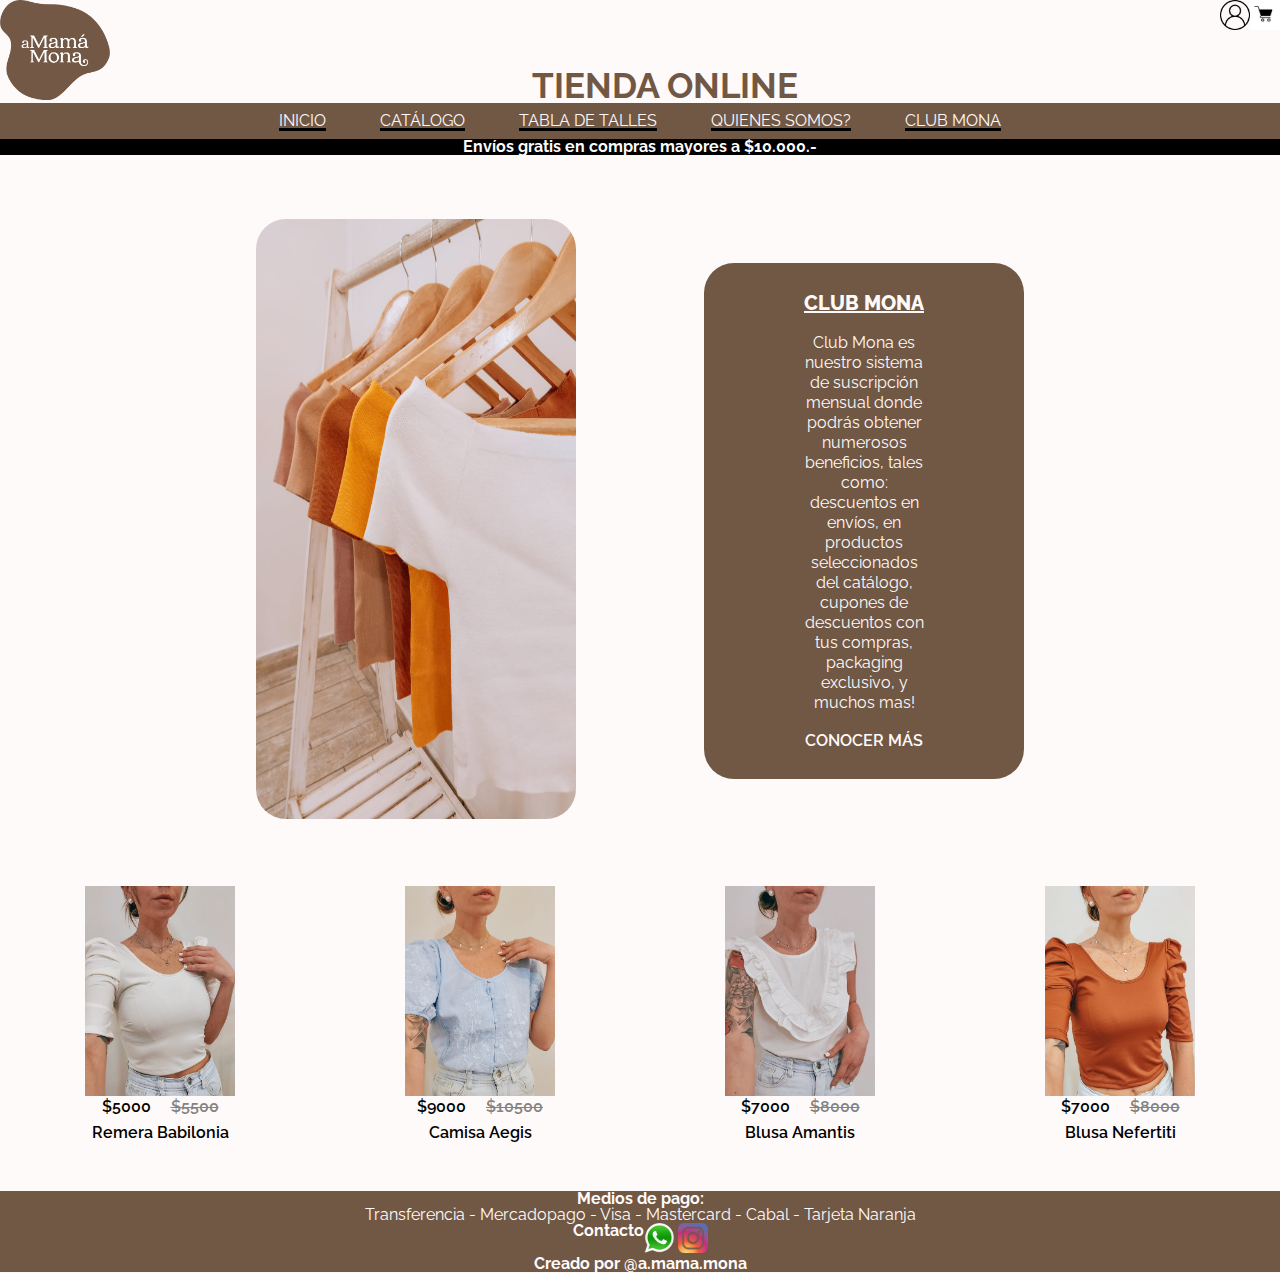
==== index.html @ 06136b96 "Primer add" ====
<!DOCTYPE html>

<html lang="es">

<head>
    <meta charset="UTF-8">
    <meta http-equiv="X-UA-Compatible" content="IE=edge">
    <meta name ="viewport" content="width=device-width, initial scale =1.0">
    <meta name = "keywords" content="página, pagina, comercio, indumentaria, mujer, romantico, romantica, camisas, remeras, pantalones, vestidos, virtual, mama, bananas, verdes, instagram">
    <meta name = "description" content="Tienda online de A Mamá Mona">
    <meta name = "author" content = "Pablo Mesny">
    <meta name = "robots" content = "noindex">
    <link rel="shortcut icon" href="./images/AVATAR REDES (1).jpg" type="img/x-icon">
    <link rel="icon" href="./images/AVATAR REDES (1).jpg" type="img/x-icon">
    <link rel="preconnect" href="https://fonts.googleapis.com">
<link rel="preconnect" href="https://fonts.gstatic.com" crossorigin>
<link href="https://fonts.googleapis.com/css2?family=Raleway&display=swap" rel="stylesheet">
    <link rel="stylesheet" href="./css/style.css">
    <title>A Mamá Mona - Tienda Online</title>
</head>

<body>

    <header>
        <div>
            <div>
            <a href="./index.html"><img src="./images/logo.png" alt="A Mamá Mona - Inicio" class="header--logoMain"></a>
            </div>
            <div>
                <h1>TIENDA ONLINE</h1>
            </div>
            <div class="">
                <img src="./images/user.png" alt="usuario" class="header--logosMini">
                <img src="./images/carrito-compras.jpg" alt="carrito de compras" class="header--logosMini">
            </div>
        </div>
    </header>

    <nav>
        <ul>
            <li><a href="./index.html">INICIO</a></li>
            <li><a href="./pages/catalogo.html">CATÁLOGO</a></li>
            <li><a href="./pages/tabla-de-talles.html">TABLA DE TALLES</a></li>
            <li><a href="./pages/quienes-somos.html">QUIENES SOMOS?</a></li>
            <li><a href="./pages/club-mona.html">CLUB MONA</a></li>
        </ul>
    </nav>

    <h2 class="h2--important">Envíos gratis en compras mayores a $10.000.-</h2>
    
    <main class="main__div">
            <div class="main__div__divBoxImage">
                <img src="./images/main1.jpeg" alt="Destacados" class="main__div__divImage">
            </div>
            <div class="main__div__divText">
                <div class="main__div__div__divTitle">
                    <h2 class="main__div__div__divh2">CLUB MONA</h2>
                </div>
                <div class="main__div__div__divParagraph">
                    <p class="main__div__div__divText1 main__div__p--qs">Club Mona es nuestro sistema de suscripción mensual donde podrás obtener numerosos beneficios, tales como: descuentos en envíos, en productos seleccionados del catálogo, cupones de descuentos con tus compras, packaging exclusivo, y muchos mas!</p>
                </div>
                <div class="main__div__div__divButton">
                    <p class="main__div__div__divButtonText"><a href="./pages/club-mona.html" class="main__div__div__divButtonText--a">CONOCER MÁS</a></p>
                </div>
            </div>
    </main>

    <section class="section--index">
        <article class="section__article">
            <div>
                <img src="./images/article1.jpeg" alt="Artículo destacado" class="section__article__divImage">
            </div>
            <div class="section__article__div__p">
                <p>$5000<span class="section__article__div--span">$5500</span></p>
                <p class="section__article__div--description">Remera Babilonia</p>
            </div>
        </article>

        <article class="section__article">
            <div>
                <img src="./images/article2.jpeg" alt="Artículo destacado" class="section__article__divImage">
            </div>
            <div class="section__article__div__p">
                <p>$9000<span class="section__article__div--span">$10500</span></p>
                <p class="section__article__div--description">Camisa Aegis</p>
            </div>
        </article>

        <article class="section__article">
            <div>
                <img src="./images/article3.jpeg" alt="Artículo destacado" class="section__article__divImage">
            </div>
            <div class="section__article__div__p">
                <p>$7000<span class="section__article__div--span">$8000</span></p>
                <p class="section__article__div--description">Blusa Amantis</p>
            </div>
        </article>
        
        <article class="section__article">
            <div>
                <img src="./images/article4.jpeg" alt="Artículo destacado" class="section__article__divImage">
            </div>
            <div class="section__article__div__p">
                <p>$7000<span class="section__article__div--span">$8000</span></p>
                <p class="section__article__div--description">Blusa Nefertiti</p>
            </div>
        </article>
    </section>

    <footer>
        <h3>Medios de pago:</h3>
        <p>Transferencia - Mercadopago - Visa - Mastercard - Cabal - Tarjeta Naranja</p>
        <div class="footer__div">
            <h3>Contacto</h3>
            <p><a href="https://walink.co/9612bb" target="_blank" rel="noopener noreferrer"><img src="./images/whatsapp.png" alt="Nuestro WhatsApp" class="footer__h3--contacto"></a>
            <a href="https://www.instagram.com/a.mama.mona/" target="_blank" rel="noopener noreferrer"><img src="./images/instagram.png" alt="Nuestro Instagram" class="footer__h3--contacto"></a></p>
        </div>
        <h3></a>Creado por <a href="https://www.instagram.com/a.mama.mona/">@a.mama.mona</a></h3>
    </footer>
    
</body>

</html>
---- css/style.css ----
html,
body,
div,
span,
applet,
object,
iframe,
h1,
h2,
h3,
h4,
h5,
h6,
p,
blockquote,
pre,
a,
abbr,
acronym,
address,
big,
cite,
code,
del,
dfn,
em,
img,
ins,
kbd,
q,
s,
samp,
small,
strike,
strong,
sub,
sup,
tt,
var,
b,
u,
i,
center,
dl,
dt,
dd,
ol,
ul,
li,
fieldset,
form,
label,
legend,
table,
caption,
tbody,
tfoot,
thead,
tr,
th,
td,
article,
aside,
canvas,
details,
embed,
figure,
figcaption,
footer,
header,
hgroup,
menu,
nav,
output,
ruby,
section,
summary,
time,
mark,
audio,
video {
  margin: 0;
  padding: 0;
  border: 0;
  font-size: 100%;
  vertical-align: baseline;
}
article,
aside,
details,
figcaption,
figure,
footer,
header,
hgroup,
menu,
nav,
section {
  display: block;
}
body {
  line-height: 1;
}
ol,
ul {
  list-style: none;
}
blockquote,
q {
  quotes: none;
}
blockquote:before,
blockquote:after,
q:before,
q:after {
  content: "";
  content: none;
}
table {
  border-collapse: collapse;
  border-spacing: 0;
}

/* GLOBAL */

* {
  text-decoration: none;
  font-family: "Raleway", sans-serif;
  box-sizing: border-box;
}

/* CLASSES */

.header--logoMain {
  height: 100px;
  width: auto;
}

.header--logosMini {
  height: 30px;
  width: auto;
}

.h2--important {
  background-color: #000000;
  color: #fffAFA;
  text-align: center;
  font-weight: 700;
}

/* ----------SOLUCION PROVISORIA ANTES DE GRID PARA CLAVAR EL FOOTER ABAJO DE TODO */
.footer--fixed {
  position: fixed;
}


.footer__div {
  display: flex;
  flex-direction: row;
  justify-content: center;
}

.footer__h3--contacto{
  height: 30px;
  width: 30px;
}

/* CLASSES INDEX */

.main__div {
  display: flex;
  flex-direction: row;
  justify-content: center;
}

.main__div__divBoxImage {
  margin: 5% 5% 5% auto;
}

.main__div__divImage {
  height: 600px;
  width: 25vw;
  border-radius: 30px;
}

.main__div__divText {
  background-color: #715845;
  width: 25vw;
  flex-direction: column;
  align-self: center;
  margin: 5% auto 5% 5%;
  border-radius: 30px;
  padding: 10px 100px;
}

.main__div__div__divTitle {
  margin: 20px 0px;
}

.main__div__div__divh2 {
  color: #fffAFA;
  text-align: center;
  text-decoration: underline 2px;
  font-size: 20px;
  font-weight: 800;
}

.main__div__div__divParagraph {
  margin: 20px 0px;
}

.main__div__div__divText1 {
  color: #fffAFA;
  text-align: center;
}

.main__div__div__divButton {
  margin: 20px 0px;
}

.main__div__div__divButtonText {
  color: #fffAFA;
  text-decoration: none;
  text-align: center;
  font-weight: 600;
}

.main__div__div__divButtonText--a {
  color: #fffAFA;
}

.section--index {
  display: flex;
  justify-content: space-around;
  margin-bottom: 50px;
}

.section__article {
  display: flex;
  flex-direction: column;
}

.section__article__divImage {
  height: 210px;
  width: 150px;
}

.section__article__div__p {
  display: flex;
  flex-direction: column;
  align-items: center;
  font-weight: 600;
}

.section__article__div--span {
  text-decoration: line-through 1px solid;
  color:#838383;
  margin-left: 20px;
}

.section__article__div--description {
  margin-top: 10px;
}

/* CLASSES CATALOGO */

.main--catalogo {
  display:flex;
  flex-direction: row;
}

.main__div--catalogoForm {
  display:flex;
  flex-direction: column;
  position: relative;
  left: 10px;
  font-weight: 800;
  height: auto;
  width: 15%;
  border-right: 2px solid #000000;
  margin-top: 5vh;
}

.main__div__form__div {
  display: flex;
  margin: 25px 0px;
}

.main__div__form__div--start {
  justify-content: flex-start;
}

.main__div__form__div--center {
  justify-content: space-around;
}

.main__div--catalogo {
  display: flex;
  flex-direction: column;
  width: 75%;
}

.main__div__div--catalogo1 {
  display: flex;
  flex-direction: row;
  justify-content: space-around;
}

.main__div--catalogoClothes {
  display: flex;
  flex-direction: column;
  margin: 25px auto;
}

/* CLASSES QUIENES SOMOS */

.main--qs, .main__div--tt{
  display: flex;
  flex-direction: row;
  height: auto;
  margin: 5% 5%;
  max-width: 100%;
}

.main__divImage--qs {
  display: flex;
  width: 50vw;
  height: auto;
  justify-content: center;
}

.main__div__divImage--qs {
  width: 70%;
  height: 75vh; 
  border-radius: 30px;
}

.main__divText--qs {
  display: flex;
  width: 30%;
  height: 300px;
  background-color: #715845;
  border-radius: 30px;
  flex-direction: column;
  justify-content: center;
  align-self: center;
}

.main__div__h3--qs {
  margin: 25px 20px;
}

.main__div__p--qs {
  line-height: 20px;
}

/* CLASSES TABLA DE TALLES */

.main__div--tt{
  justify-content: center;
  height: auto;

}

.main__div__div__image--tt {
  height: 350px;
  width: auto;
}

.main__div__div--tablediv {
  align-self: center;
  height: 350px;
}

.main__div__div__table--text {
  text-align: center;
  padding: 25px 35px;
  border: 1px solid #000000;
}

/* CLASSES CLUB MONA */

.main--clubmona {
  display: flex;
  flex-direction: row;
  justify-content: space-around;
  align-items: center;
  margin: 2%;
  height: auto;
}

.main__div--formClubMona{
  flex-direction: column;
  align-self: center;
  text-align: center;
  color: #fffAFA;
  background-color: #715845;
  border-radius: 30px;
  line-height: 50px;
  padding: 10% 5%;
}

.main__div__div--imagesClubMona {
  display: flex;
  flex-direction: column;
}

.main__div__div__div--imagesClubMona {
  display:flex;
  flex-direction: row;
  justify-content: center;
  align-content: center;
}

.main__div__div--imageClubMonaMain {
  width: 800px;
  height: 300px;
  border-radius: 30px;
}

.main__div__div__div--imageClubMonaAhora12 {
  width: 450px;
  height: 300px;
  border-radius: 30px;
  margin-right: 25px;
}

.main__div__div__div--imageClubMonaCA {
  width: 300px;
  height: 300px;
  border-radius: 30px;
  margin-left: 25px;
}

/* ETIQUETAS GLOBALES */

body {
  width: 100vw;
  max-width: 100%;
  background-color: #fffAFA;
}


header div{
  display: flex;
  justify-content: space-between;
}

header div h1 {
  text-align: center;
  align-self: flex-end;
  font-size: 35px;
  color: #715845;
  font-weight: bold;
}

nav {
  background-color: #715845;
  text-align: center;
  z-index: 999;
  position: sticky;
}

nav ul li {
  display: inline-flex;
  padding: 10px 0px;
  margin: 0px 25px;
  text-decoration: underline 3px;
}

nav ul li a {
  color: #fffafa;
}

footer {
  display: flex;
  flex-direction: column;
  text-align: center;
  color: #fffAFA;
  background-color: #715845;
  margin-top: 50px;
  position: relative;
  bottom: 0px;
  width: 100vw;
  max-width: 100%;
  justify-content: center;
}

footer h3 a{
  color: #fffAFA;
}
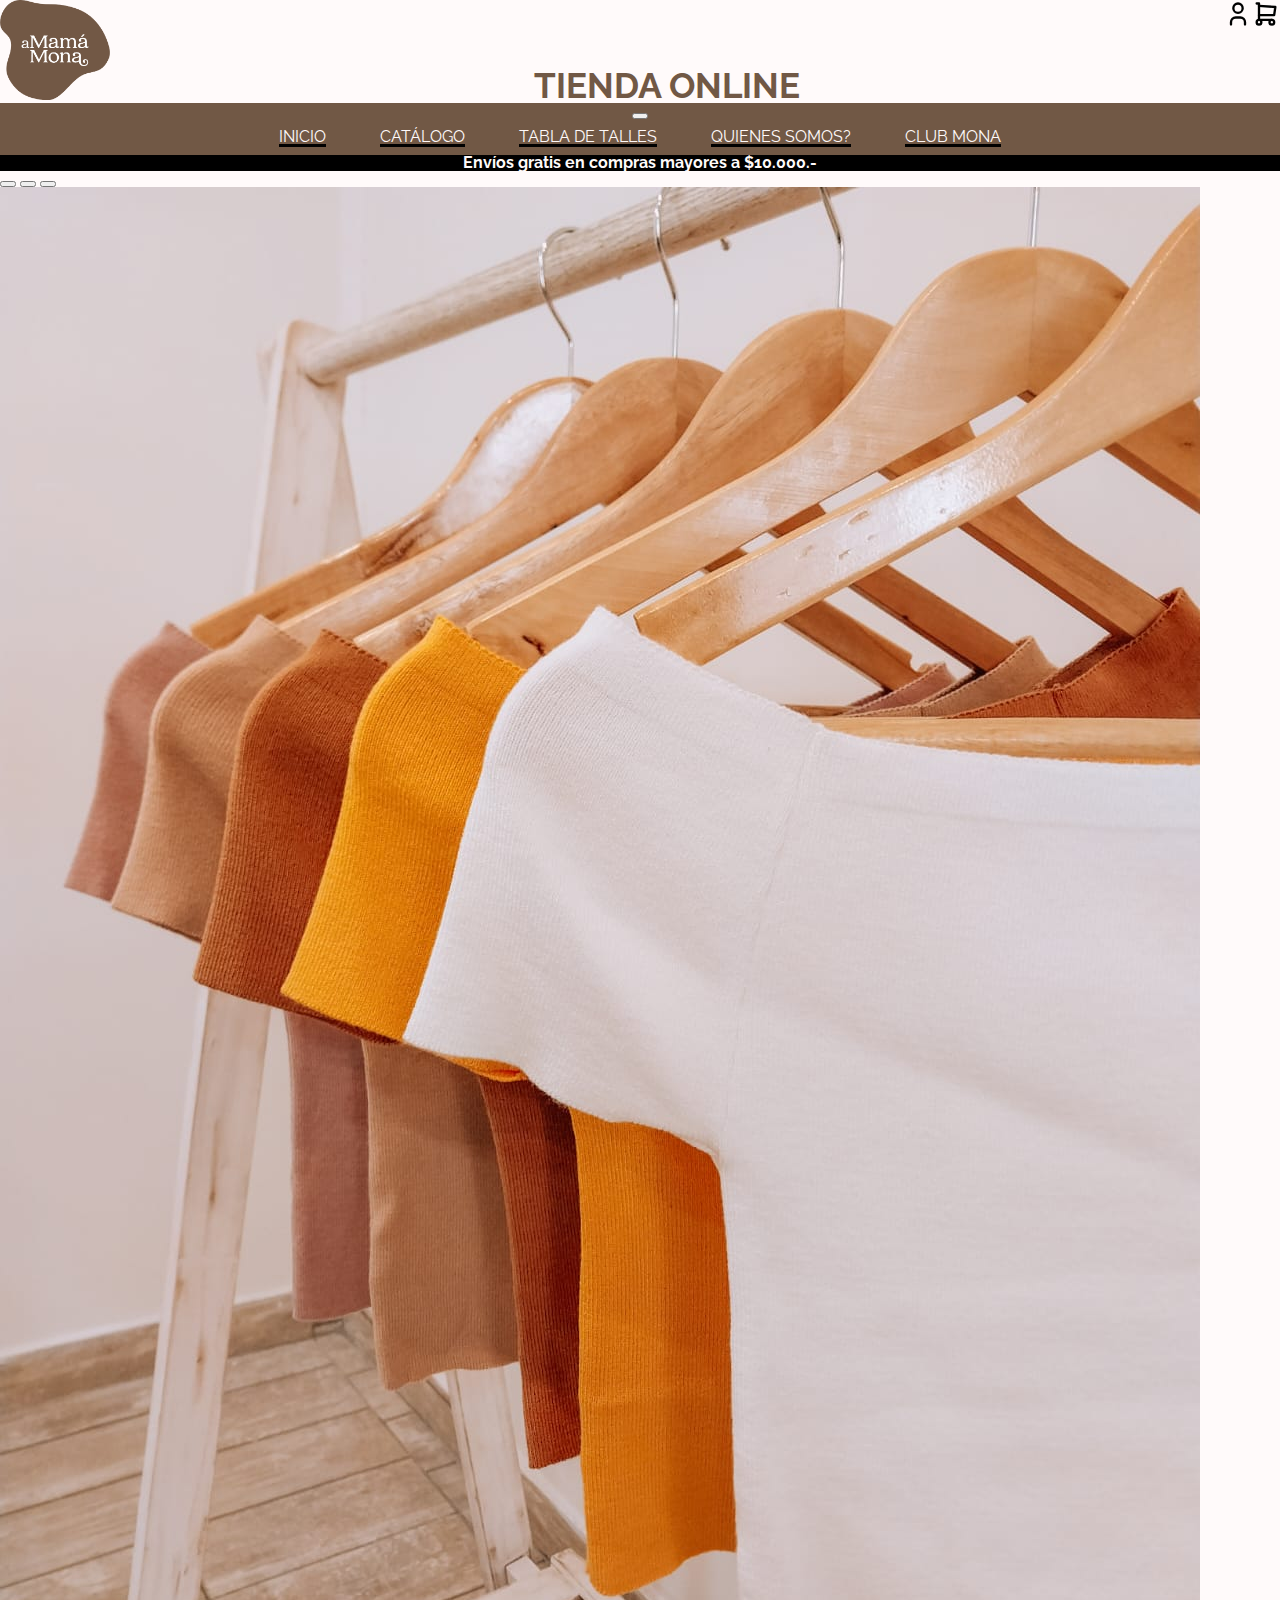
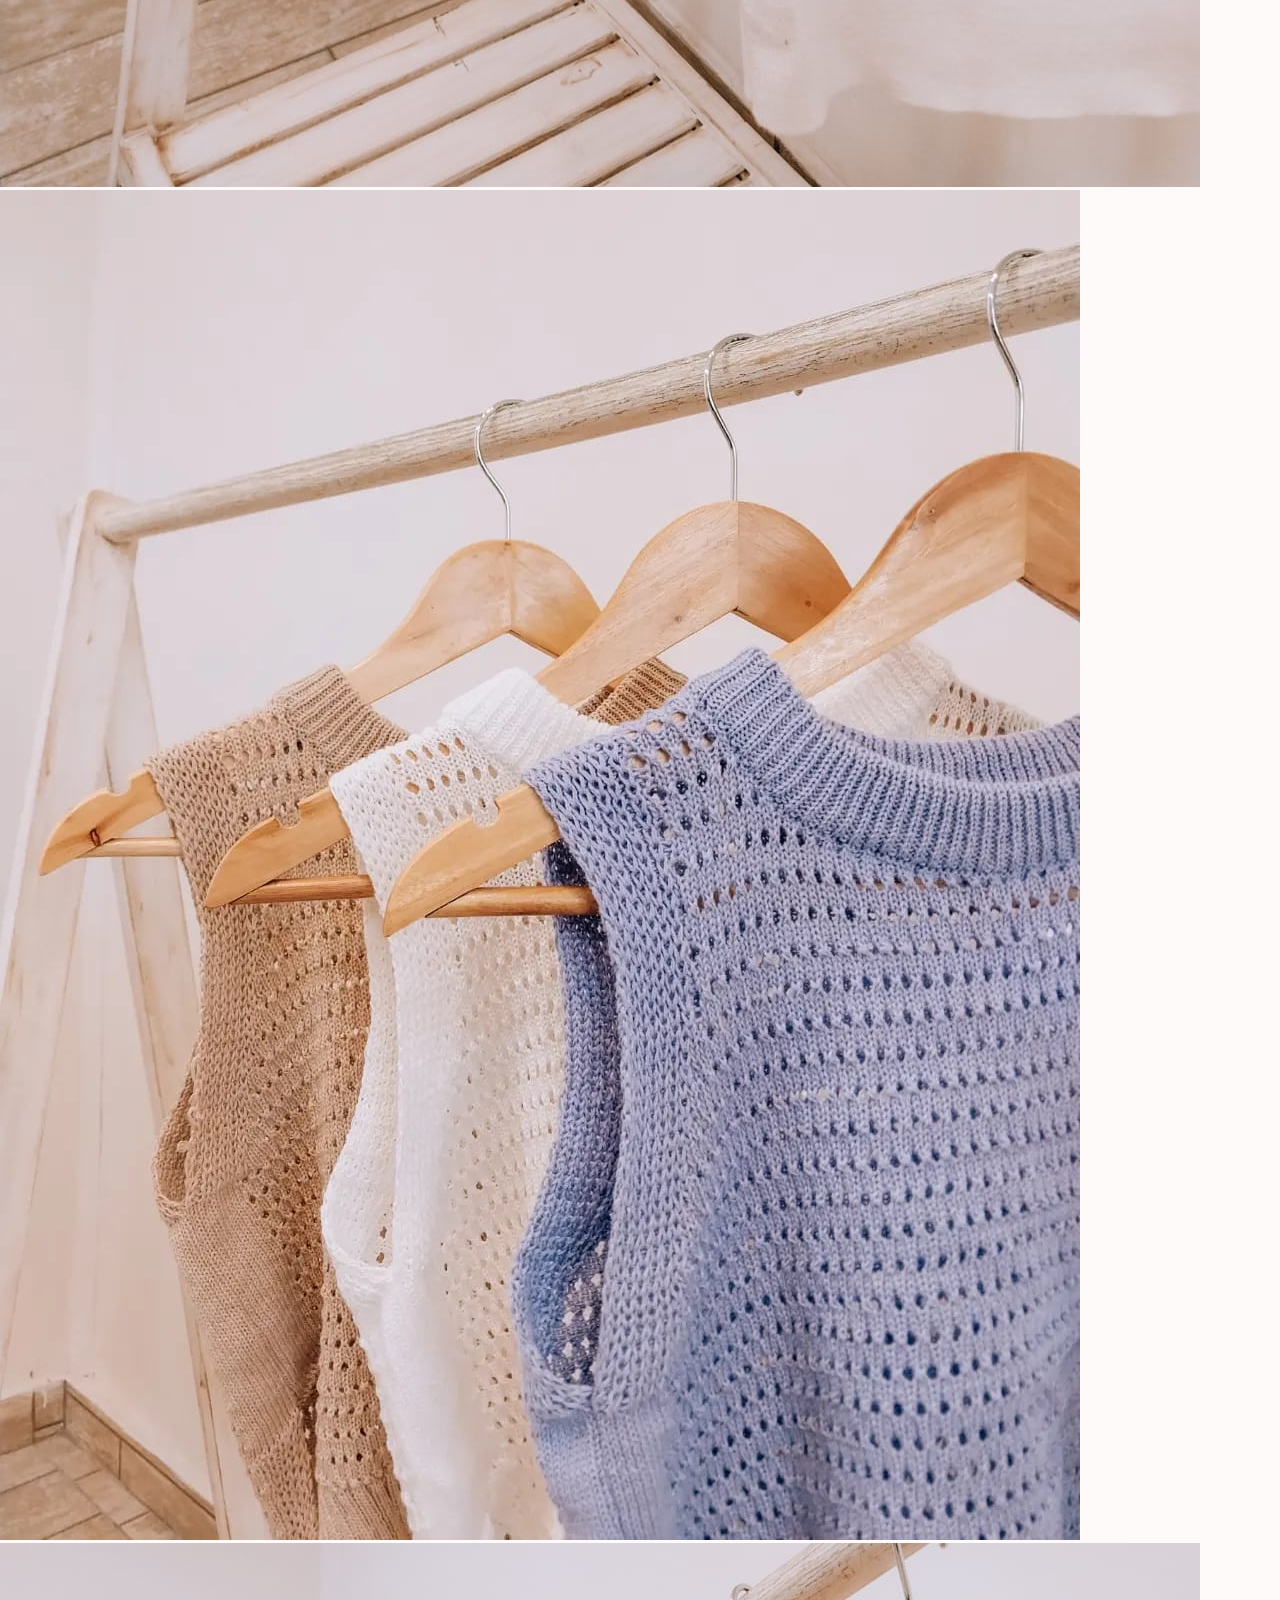
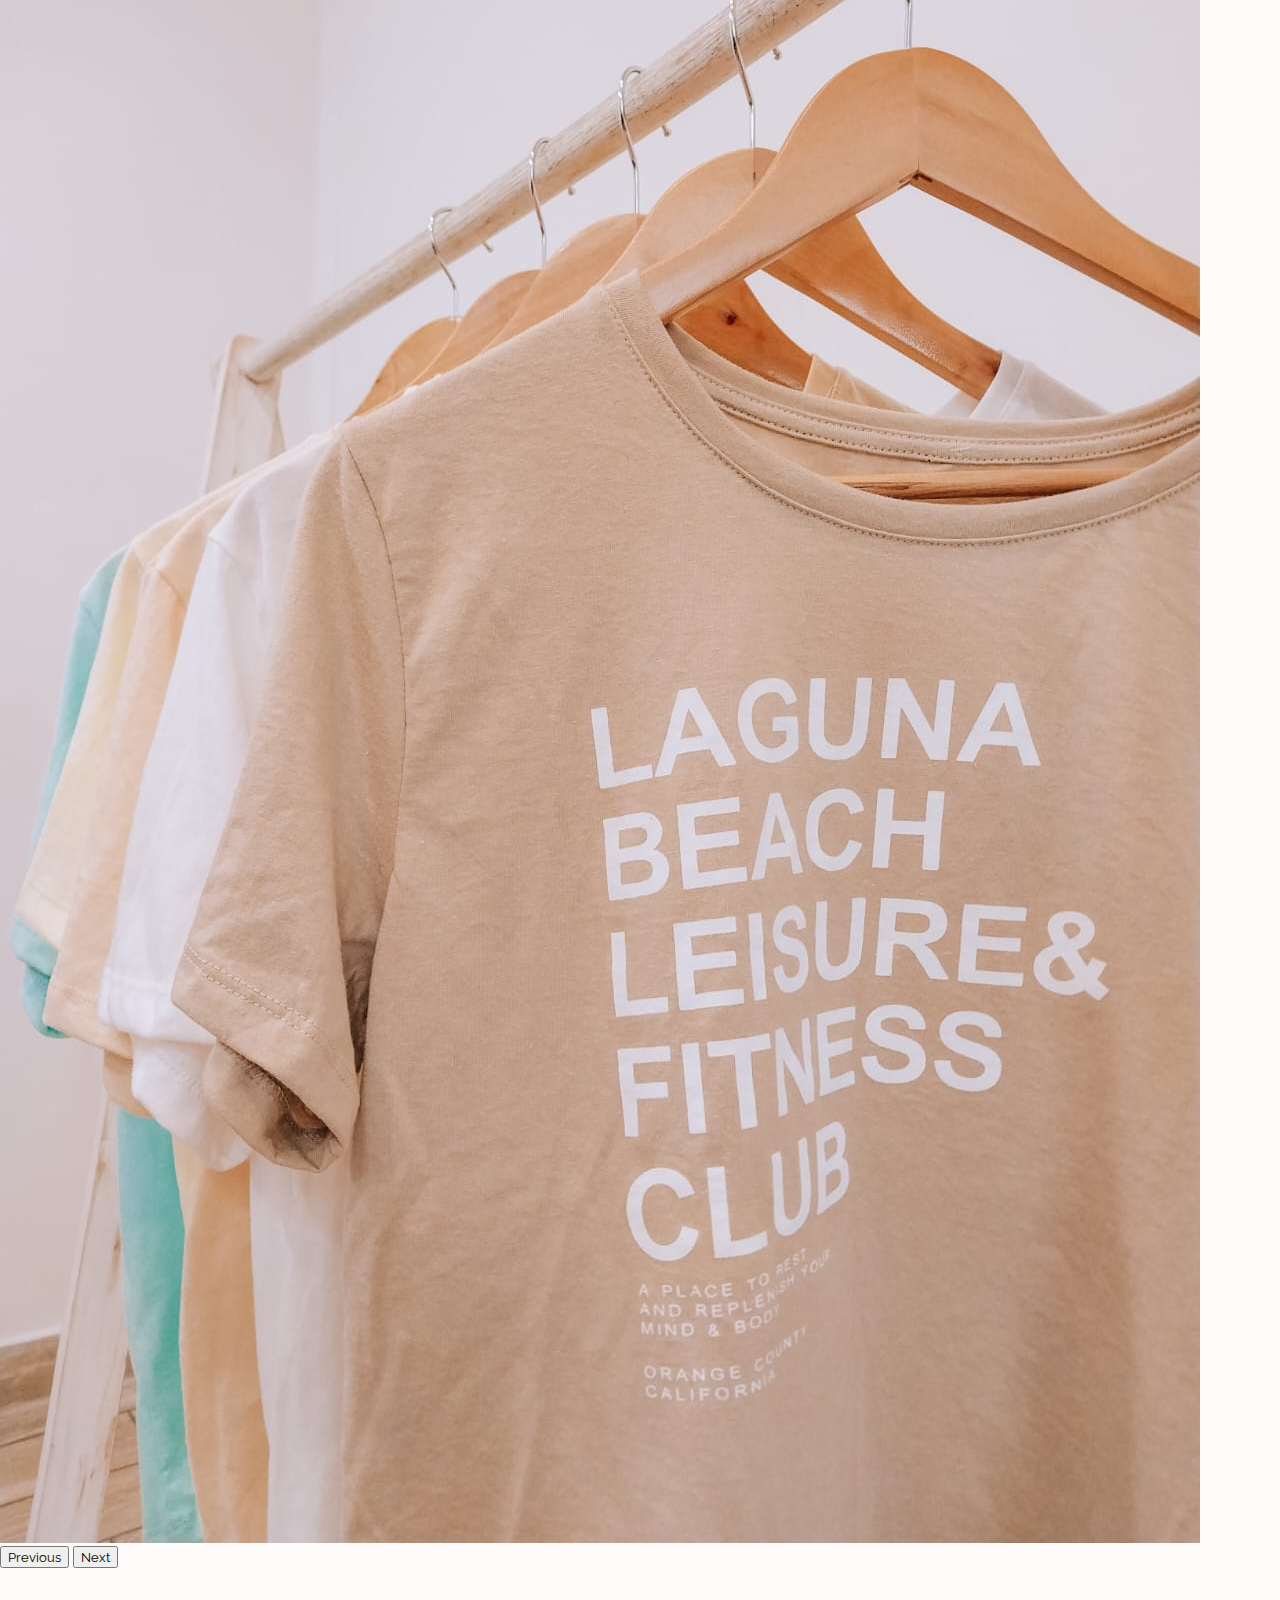
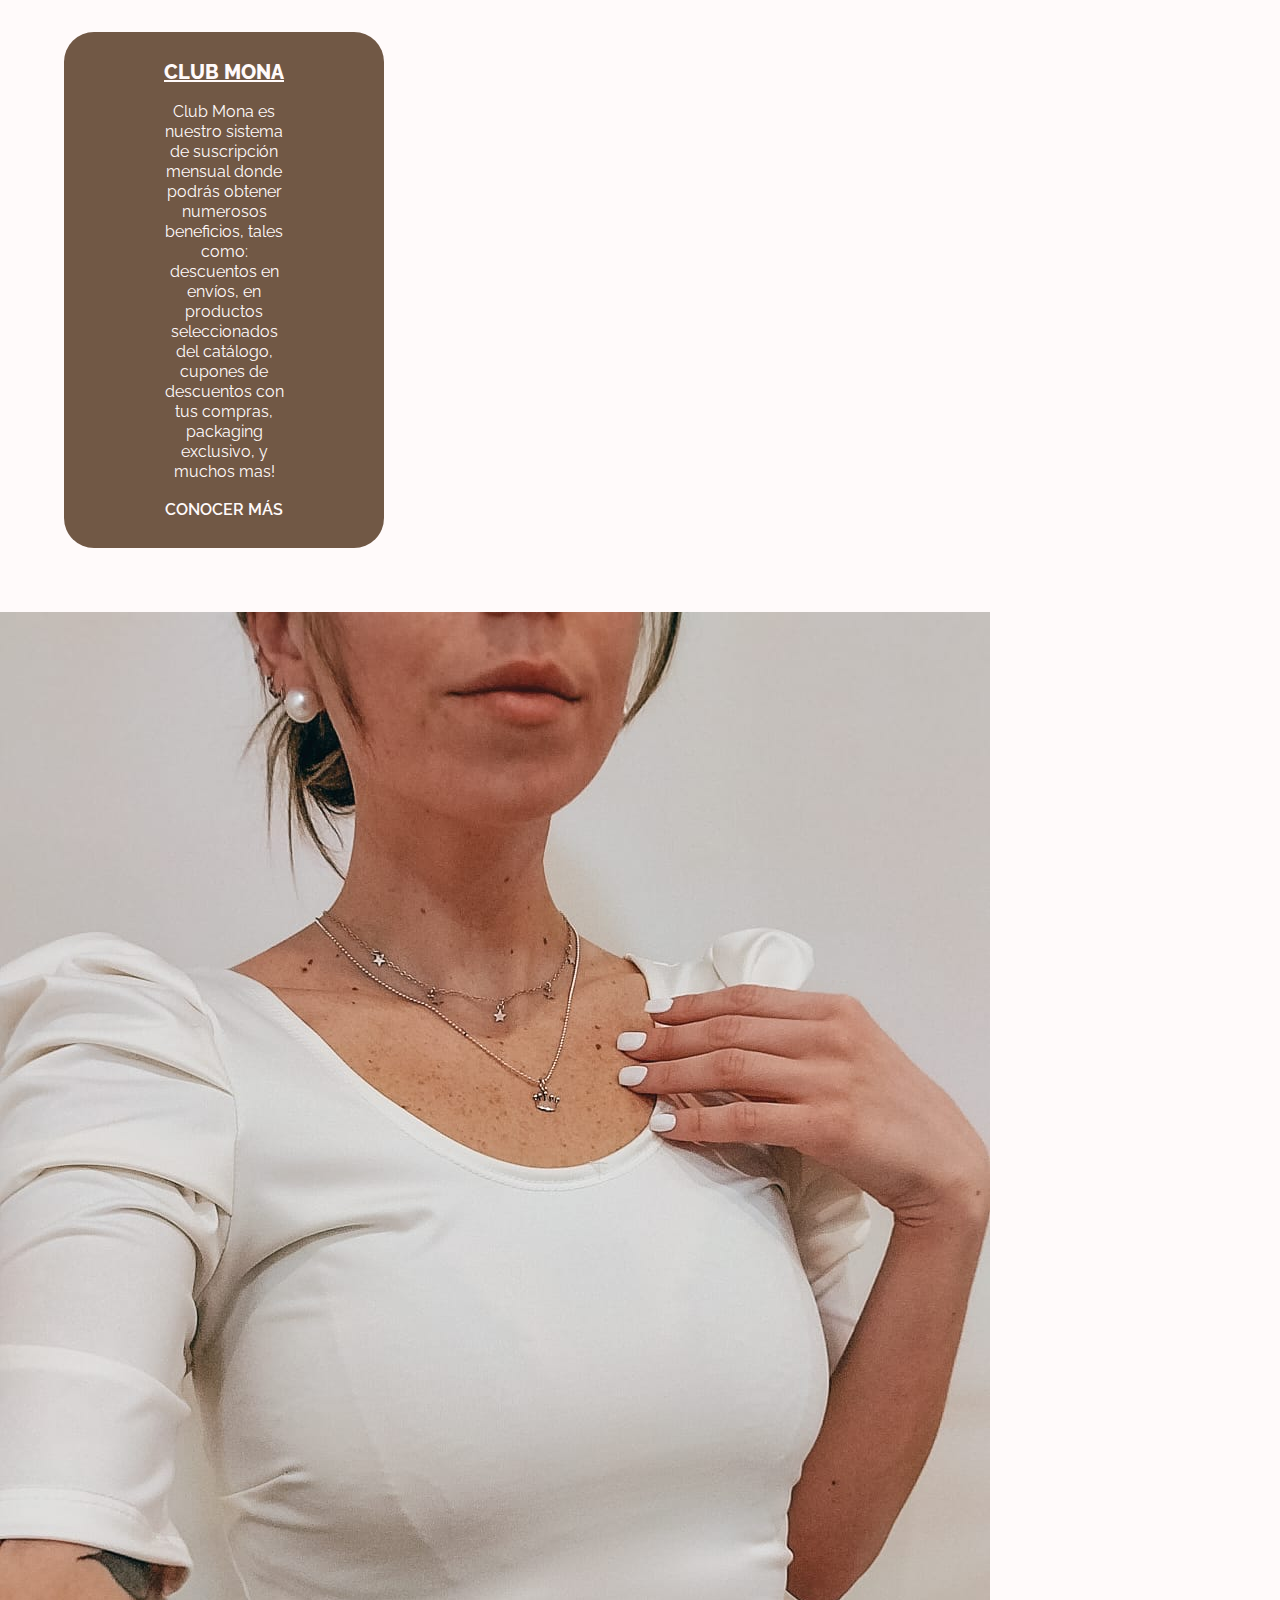
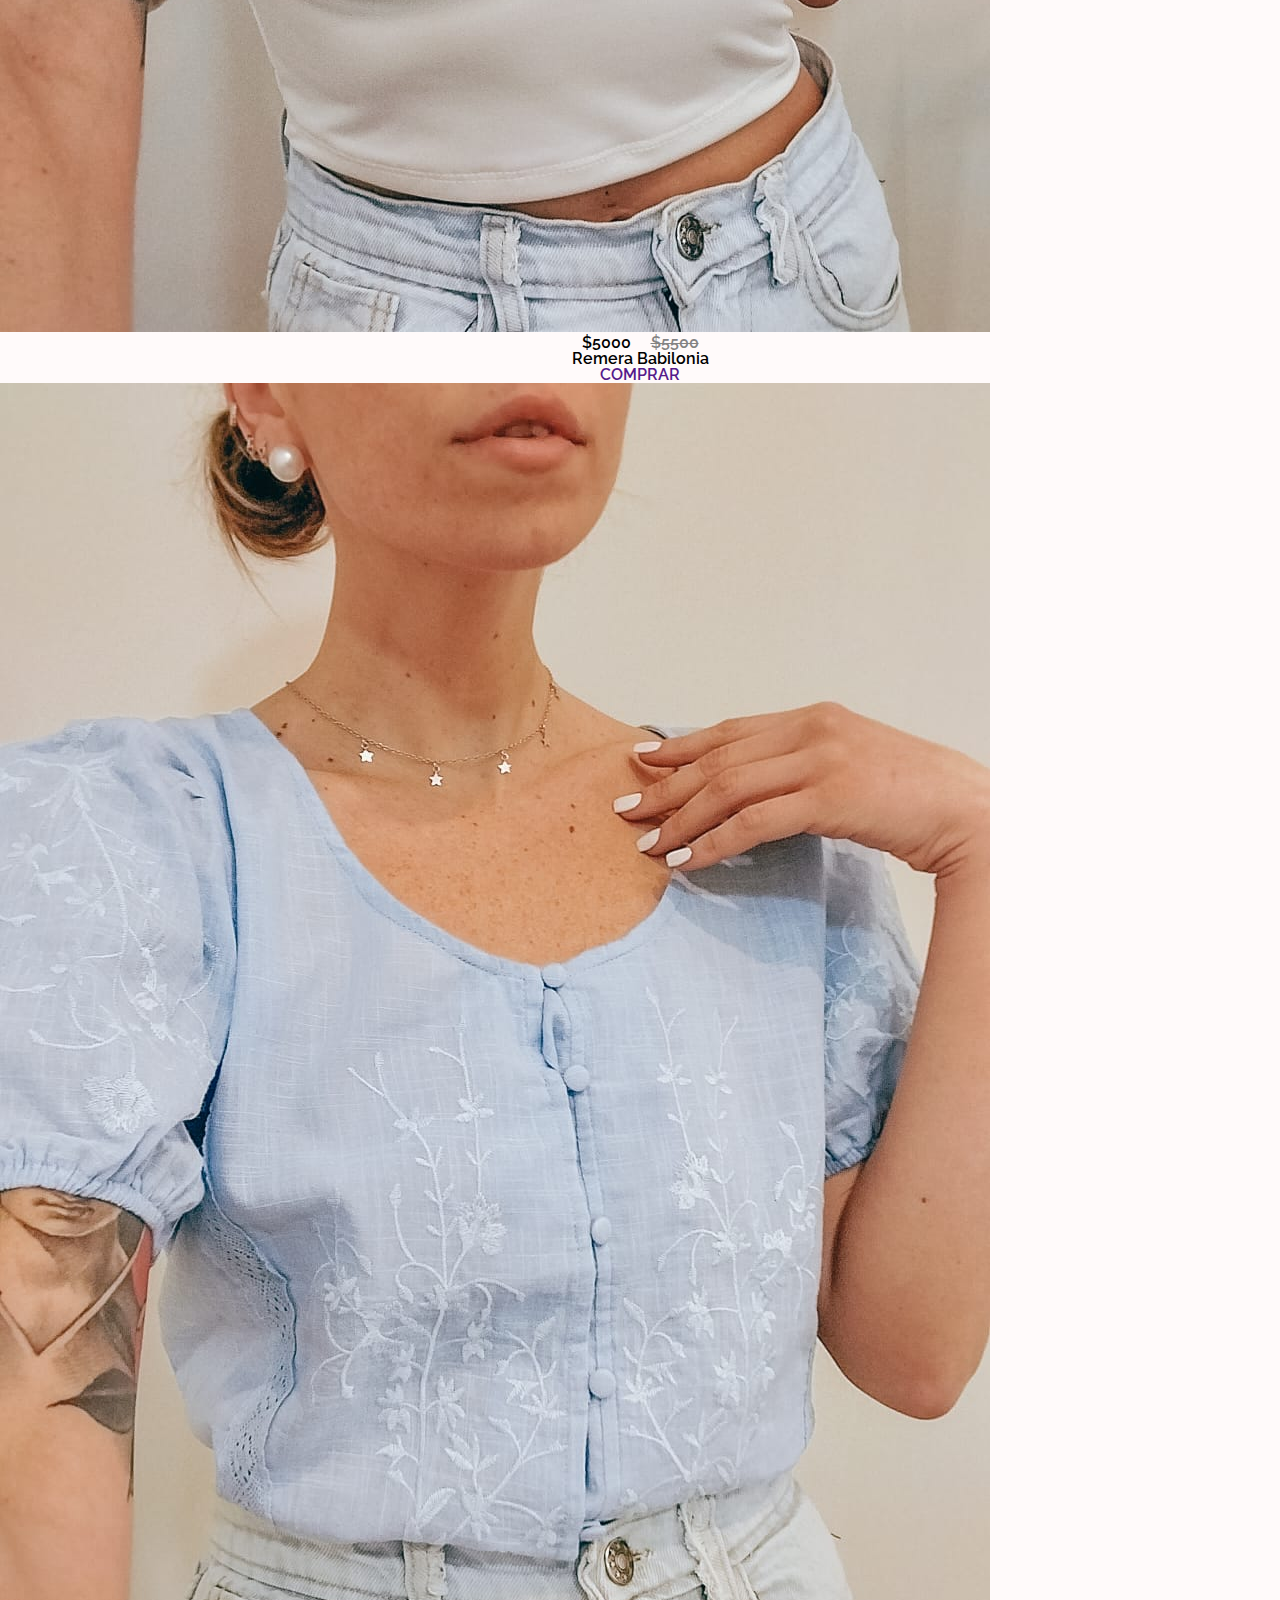
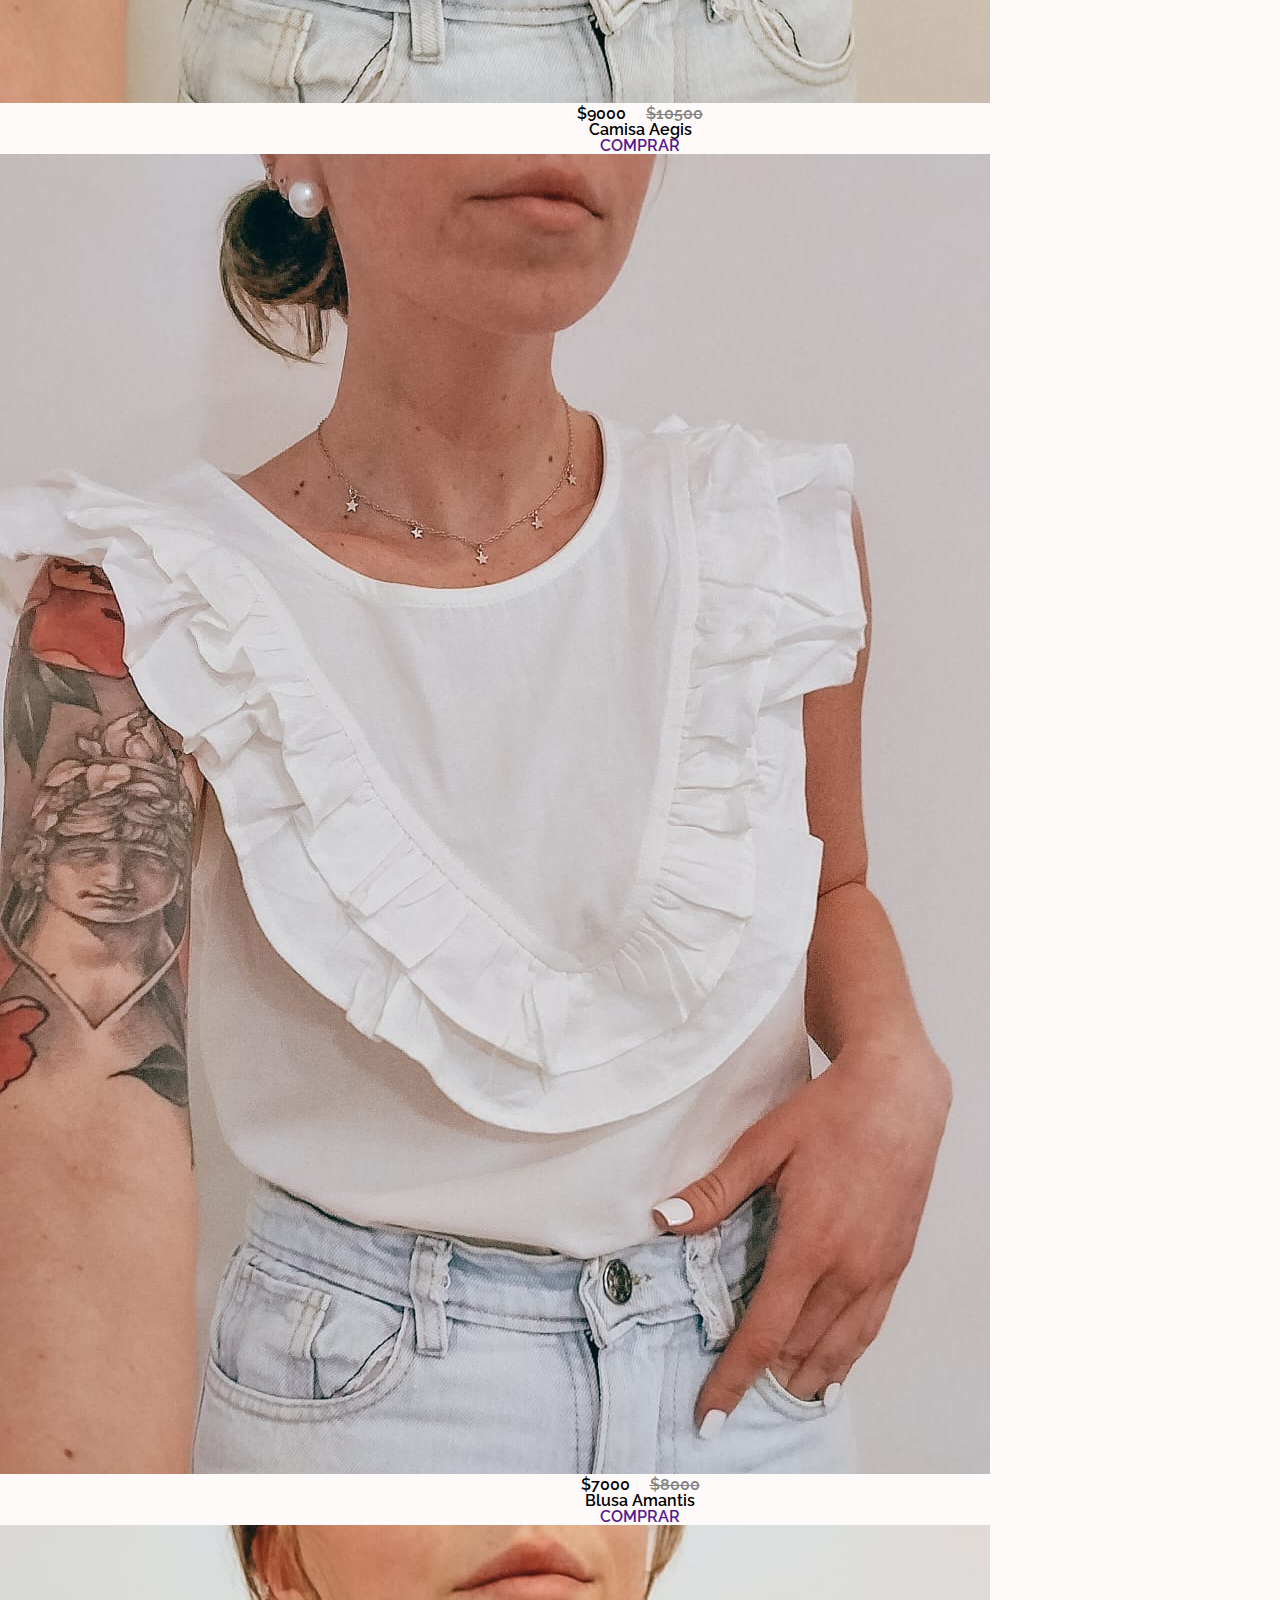
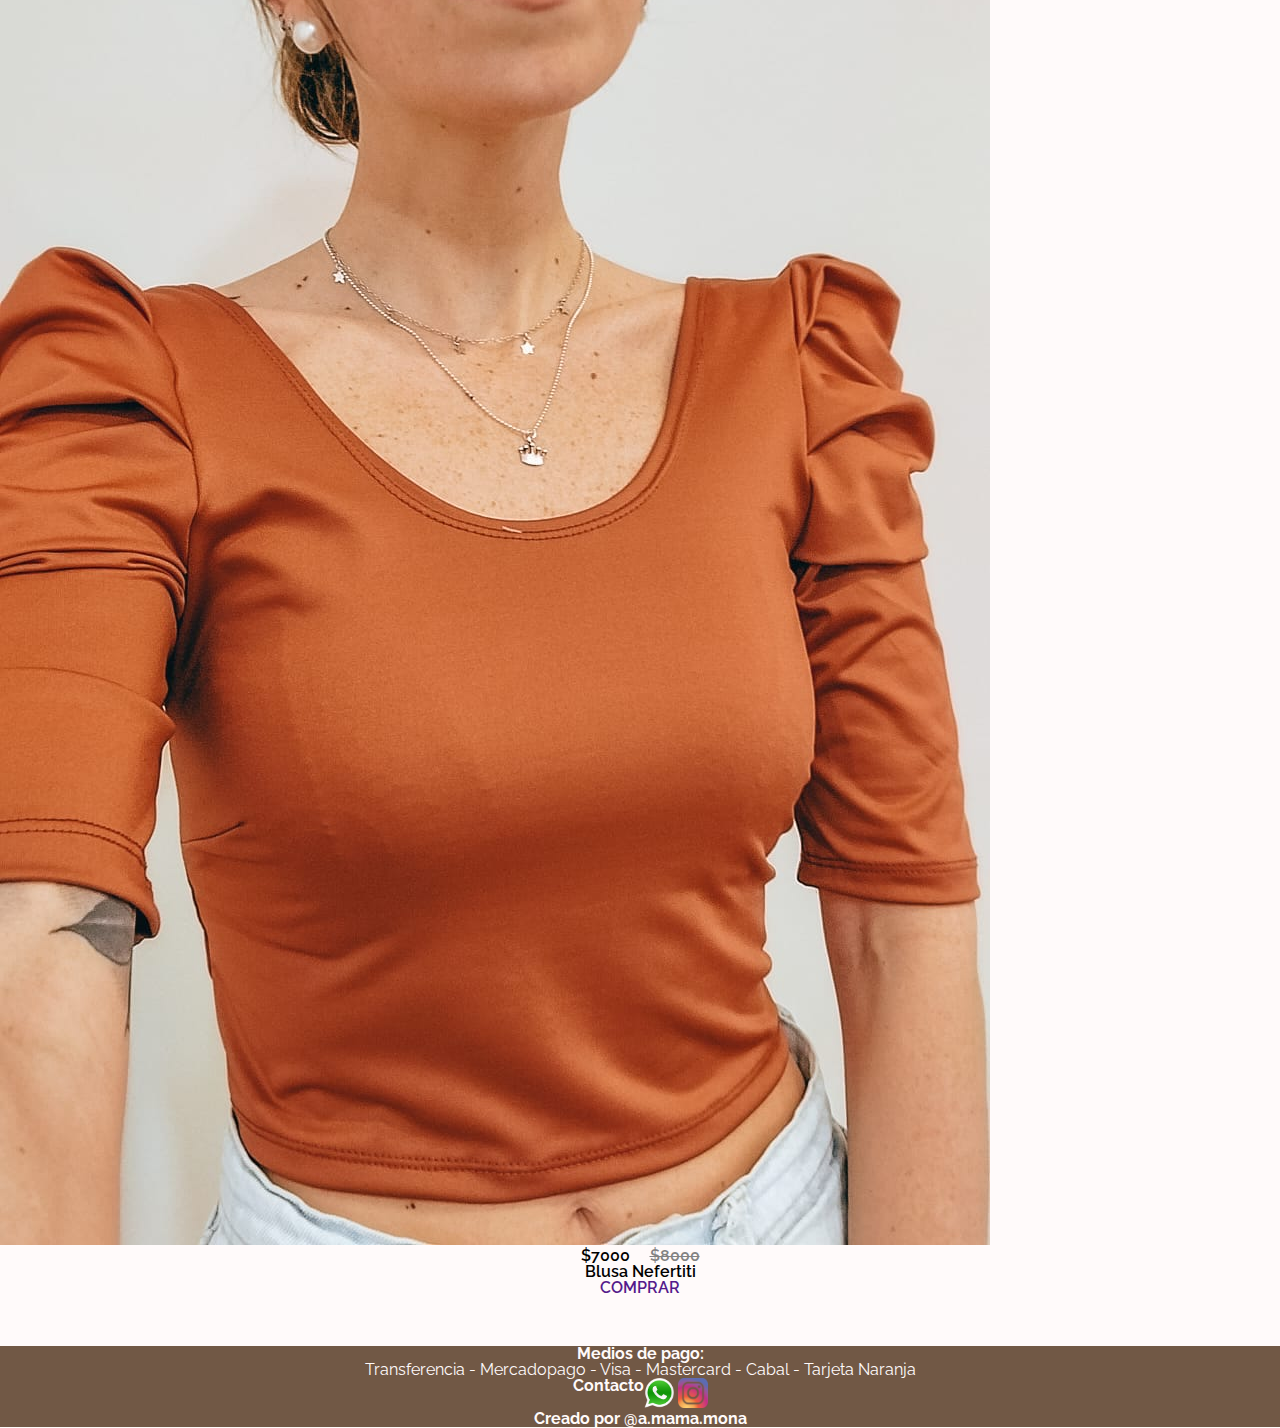
==== commit aaea1437: "Entrega2" ====
--- a/index.html
+++ b/index.html
@@ -12,6 +12,8 @@
     <meta name = "robots" content = "noindex">
     <link rel="shortcut icon" href="./images/AVATAR REDES (1).jpg" type="img/x-icon">
     <link rel="icon" href="./images/AVATAR REDES (1).jpg" type="img/x-icon">
+    <link href="https://cdn.jsdelivr.net/npm/bootstrap@5.2.1/dist/css/bootstrap.min.css" rel="stylesheet" integrity="sha384-iYQeCzEYFbKjA/T2uDLTpkwGzCiq6soy8tYaI1GyVh/UjpbCx/TYkiZhlZB6+fzT" crossorigin="anonymous">
+    <link rel="stylesheet" href="https://cdnjs.cloudflare.com/ajax/libs/animate.css/4.1.1/animate.min.css"/>
     <link rel="preconnect" href="https://fonts.googleapis.com">
 <link rel="preconnect" href="https://fonts.gstatic.com" crossorigin>
 <link href="https://fonts.googleapis.com/css2?family=Raleway&display=swap" rel="stylesheet">
@@ -21,7 +23,7 @@
 
 <body>
 
-    <header>
+    <header class="container-fluid">
         <div>
             <div>
             <a href="./index.html"><img src="./images/logo.png" alt="A Mamá Mona - Inicio" class="header--logoMain"></a>
@@ -29,83 +31,146 @@
             <div>
                 <h1>TIENDA ONLINE</h1>
             </div>
-            <div class="">
-                <img src="./images/user.png" alt="usuario" class="header--logosMini">
-                <img src="./images/carrito-compras.jpg" alt="carrito de compras" class="header--logosMini">
+            <div>
+                <svg xmlns="http://www.w3.org/2000/svg" class="icon icon-tabler icon-tabler-user" width="28" height="28" viewBox="0 0 24 24" stroke-width="2" stroke="#000000" fill="none" stroke-linecap="round" stroke-linejoin="round">
+                    <path stroke="none" d="M0 0h24v24H0z" fill="none"/>
+                    <circle cx="12" cy="7" r="4" />
+                    <path d="M6 21v-2a4 4 0 0 1 4 -4h4a4 4 0 0 1 4 4v2" />
+                </svg>
+                <svg xmlns="http://www.w3.org/2000/svg" class="icon icon-tabler icon-tabler-shopping-cart" width="28" height="28" viewBox="0 0 24 24" stroke-width="2" stroke="#000000" fill="none" stroke-linecap="round" stroke-linejoin="round">
+                    <path stroke="none" d="M0 0h24v24H0z" fill="none"/>
+                    <circle cx="6" cy="19" r="2" />
+                    <circle cx="17" cy="19" r="2" />
+                    <path d="M17 17h-11v-14h-2" />
+                    <path d="M6 5l14 1l-1 7h-13" />
+                </svg>
             </div>
         </div>
     </header>
 
-    <nav>
-        <ul>
-            <li><a href="./index.html">INICIO</a></li>
-            <li><a href="./pages/catalogo.html">CATÁLOGO</a></li>
-            <li><a href="./pages/tabla-de-talles.html">TABLA DE TALLES</a></li>
-            <li><a href="./pages/quienes-somos.html">QUIENES SOMOS?</a></li>
-            <li><a href="./pages/club-mona.html">CLUB MONA</a></li>
-        </ul>
+    <nav class="navbar navbar-expand-lg bg-light pt-0 pb-0">
+        <div class="container-fluid p-0 body__nav">
+            <button class="navbar-toggler" type="button" data-bs-toggle="collapse" data-bs-target="#navbarNav" aria-controls="navbarNav" aria-expanded="false" aria-label="Toggle navigation">
+                <span class="navbar-toggler-icon"></span>
+            </button>
+            <div class="collapse navbar-collapse justify-content-center" id="navbarNav">
+                    <ul class="navbar-nav">
+                        <li class="nav-item d-flex justify-content-center">
+                        <a class="nav-link  nav__div__div__li--a" href="./index.html">INICIO</a>
+                        </li>
+                        <li class="nav-item d-flex justify-content-center">
+                        <a class="nav-link nav__div__div__li--a" href="./pages/catalogo.html">CATÁLOGO</a>
+                        </li>
+                        <li class="nav-item d-flex justify-content-center">
+                        <a class="nav-link nav__div__div__li--a" href="./pages/tabla-de-talles.html">TABLA DE TALLES</a>
+                        </li>
+                        <li class="nav-item d-flex justify-content-center">
+                        <a class="nav-link nav__div__div__li--a" href="./pages/quienes-somos.html">QUIENES SOMOS?</a>
+                        </li>
+                        <li class="nav-item d-flex justify-content-center">
+                        <a class="nav-link nav__div__div__li--a" href="./pages/club-mona.html">CLUB MONA</a>
+                        </li>
+                    </ul>
+            </div>
+            
+        </div>
     </nav>
 
-    <h2 class="h2--important">Envíos gratis en compras mayores a $10.000.-</h2>
+    <div class="div__h2">
+        <h2 class="h2--important">Envíos gratis en compras mayores a $10.000.-</h2>
+    </div>
     
-    <main class="main__div">
-            <div class="main__div__divBoxImage">
-                <img src="./images/main1.jpeg" alt="Destacados" class="main__div__divImage">
+    <main class="container mt-4">
+            <div class="row">
+            <div class="col-12 col-lg-6">
+            <div id="carouselExampleIndicators" class="carousel slide div__carousel animate__animated animate__fadeIn" data-bs-ride="true">
+                <div class="carousel-indicators">
+                  <button type="button" data-bs-target="#carouselExampleIndicators" data-bs-slide-to="0" class="active" aria-current="true" aria-label="Slide 1"></button>
+                  <button type="button" data-bs-target="#carouselExampleIndicators" data-bs-slide-to="1" aria-label="Slide 2"></button>
+                  <button type="button" data-bs-target="#carouselExampleIndicators" data-bs-slide-to="2" aria-label="Slide 3"></button>
+                </div>
+                <div class="carousel-inner">
+                  <div class="carousel-item active">
+                    <img src="./images/main1.jpeg" class="d-block w-100" alt="Destacados 1">
+                  </div>
+                  <div class="carousel-item">
+                    <img src="./images/main2.jpeg" class="d-block w-100" alt="Destacados 2">
+                  </div>
+                  <div class="carousel-item">
+                    <img src="./images/main3.jpeg" class="d-block w-100" alt="Destacados 3">
+                  </div>
+                </div>
+                <button class="carousel-control-prev" type="button" data-bs-target="#carouselExampleIndicators" data-bs-slide="prev">
+                  <span class="carousel-control-prev-icon" aria-hidden="true"></span>
+                  <span class="visually-hidden">Previous</span>
+                </button>
+                <button class="carousel-control-next" type="button" data-bs-target="#carouselExampleIndicators" data-bs-slide="next">
+                  <span class="carousel-control-next-icon" aria-hidden="true"></span>
+                  <span class="visually-hidden">Next</span>
+                </button>
+              </div>
             </div>
-            <div class="main__div__divText">
-                <div class="main__div__div__divTitle">
-                    <h2 class="main__div__div__divh2">CLUB MONA</h2>
-                </div>
-                <div class="main__div__div__divParagraph">
-                    <p class="main__div__div__divText1 main__div__p--qs">Club Mona es nuestro sistema de suscripción mensual donde podrás obtener numerosos beneficios, tales como: descuentos en envíos, en productos seleccionados del catálogo, cupones de descuentos con tus compras, packaging exclusivo, y muchos mas!</p>
-                </div>
-                <div class="main__div__div__divButton">
-                    <p class="main__div__div__divButtonText"><a href="./pages/club-mona.html" class="main__div__div__divButtonText--a">CONOCER MÁS</a></p>
+            <div class="col-12 col-lg-6 d-flex justify-content-center">
+                <div class="main__div__divText mt-4 mb-4 animate__animated animate__fadeIn">
+                    <div class="main__div__div__divTitle">
+                        <h2 class="main__div__div__divh2">CLUB MONA</h2>
+                    </div>
+                    <div class="main__div__div__divParagraph">
+                        <p class="main__div__div__divText1 main__div__p--qs">Club Mona es nuestro sistema de suscripción mensual donde podrás obtener numerosos beneficios, tales como: descuentos en envíos, en productos seleccionados del catálogo, cupones de descuentos con tus compras, packaging exclusivo, y muchos mas!</p>
+                    </div>
+                    <div class="main__div__div__divButton">
+                        <p class="main__div__div__divButtonText"><a href="./pages/club-mona.html" class="main__div__div__divButtonText--a">CONOCER MÁS</a></p>
+                    </div>
                 </div>
             </div>
+        </div>
     </main>
+    <div class="container justify-content-around mt-4 mb-2">
+    <section class="row w-100 justify-content-around">
+        <div class="col-12 col-md-6 col-lg-3 d-flex justify-content-center align-items-center mb-5">
+            <article class="card card--custom col-12 col-md-3 animate__animated animate__fadeIn">
+                <img src="./images/article1.jpeg" class="card-img-top " alt="Remera Babilonia">
+                <div class="card-body section__article__div__p">
+                <p class="card-title">$5000<span class="section__article__div--span">$5500</span></p>
+                <p class="card-title mt-1">Remera Babilonia</p>
+                <a href="" class="btn btn-primary mt-2">COMPRAR</a>
+                </div>
+            </article>
+        </div>
 
-    <section class="section--index">
-        <article class="section__article">
-            <div>
-                <img src="./images/article1.jpeg" alt="Artículo destacado" class="section__article__divImage">
-            </div>
-            <div class="section__article__div__p">
-                <p>$5000<span class="section__article__div--span">$5500</span></p>
-                <p class="section__article__div--description">Remera Babilonia</p>
-            </div>
-        </article>
+        <div class="col-12 col-md-6 col-lg-3 d-flex justify-content-center align-items-center mb-5">
+            <article class="card card--custom col-12 col-md-3 animate__animated animate__fadeIn">
+                <img src="./images/article2.jpeg" class="card-img-top " alt="Camisa Aegis">
+                <div class="card-body section__article__div__p">
+                <p class="card-title">$9000<span class="section__article__div--span">$10500</span></p>
+                <p class="card-title mt-1">Camisa Aegis</p>
+                <a href="" class="btn btn-primary mt-2">COMPRAR</a>
+                </div>
+            </article>
+        </div>
 
-        <article class="section__article">
-            <div>
-                <img src="./images/article2.jpeg" alt="Artículo destacado" class="section__article__divImage">
-            </div>
-            <div class="section__article__div__p">
-                <p>$9000<span class="section__article__div--span">$10500</span></p>
-                <p class="section__article__div--description">Camisa Aegis</p>
-            </div>
-        </article>
-
-        <article class="section__article">
-            <div>
-                <img src="./images/article3.jpeg" alt="Artículo destacado" class="section__article__divImage">
-            </div>
-            <div class="section__article__div__p">
-                <p>$7000<span class="section__article__div--span">$8000</span></p>
-                <p class="section__article__div--description">Blusa Amantis</p>
-            </div>
-        </article>
-        
-        <article class="section__article">
-            <div>
-                <img src="./images/article4.jpeg" alt="Artículo destacado" class="section__article__divImage">
-            </div>
-            <div class="section__article__div__p">
-                <p>$7000<span class="section__article__div--span">$8000</span></p>
-                <p class="section__article__div--description">Blusa Nefertiti</p>
-            </div>
-        </article>
+        <div class="col-12 col-md-6 col-lg-3 d-flex justify-content-center align-items-center mb-5">
+            <article class="card card--custom col-12 col-md-3 animate__animated animate__fadeIn">
+                <img src="./images/article3.jpeg" class="card-img-top " alt="Blusa Amantis">
+                <div class="card-body section__article__div__p">
+                <p class="card-title">$7000<span class="section__article__div--span">$8000</span></p>
+                <p class="card-title mt-1">Blusa Amantis</p>
+                <a href="" class="btn btn-primary mt-2">COMPRAR</a>
+                </div>
+            </article>
+        </div>
+        <div class="col-12 col-md-6 col-lg-3 d-flex justify-content-center align-items-center mb-5">
+            <article class="card card--custom col-12 col-md-3 animate__animated animate__fadeIn">
+                <img src="./images/article4.jpeg" class="card-img-top " alt="Blusa Nefertiti">
+                <div class="card-body section__article__div__p">
+                <p class="card-title">$7000<span class="section__article__div--span">$8000</span></p>
+                <p class="card-title mt-1">Blusa Nefertiti</p>
+                <a href="" class="btn btn-primary mt-2">COMPRAR</a>
+                </div>
+            </article>
+        </div>
     </section>
+    </div>
 
     <footer>
         <h3>Medios de pago:</h3>
@@ -118,6 +183,8 @@
         <h3></a>Creado por <a href="https://www.instagram.com/a.mama.mona/">@a.mama.mona</a></h3>
     </footer>
     
+    <script src="https://cdn.jsdelivr.net/npm/bootstrap@5.2.1/dist/js/bootstrap.bundle.min.js" integrity="sha384-u1OknCvxWvY5kfmNBILK2hRnQC3Pr17a+RTT6rIHI7NnikvbZlHgTPOOmMi466C8" crossorigin="anonymous"></script>
+
 </body>
 
 </html>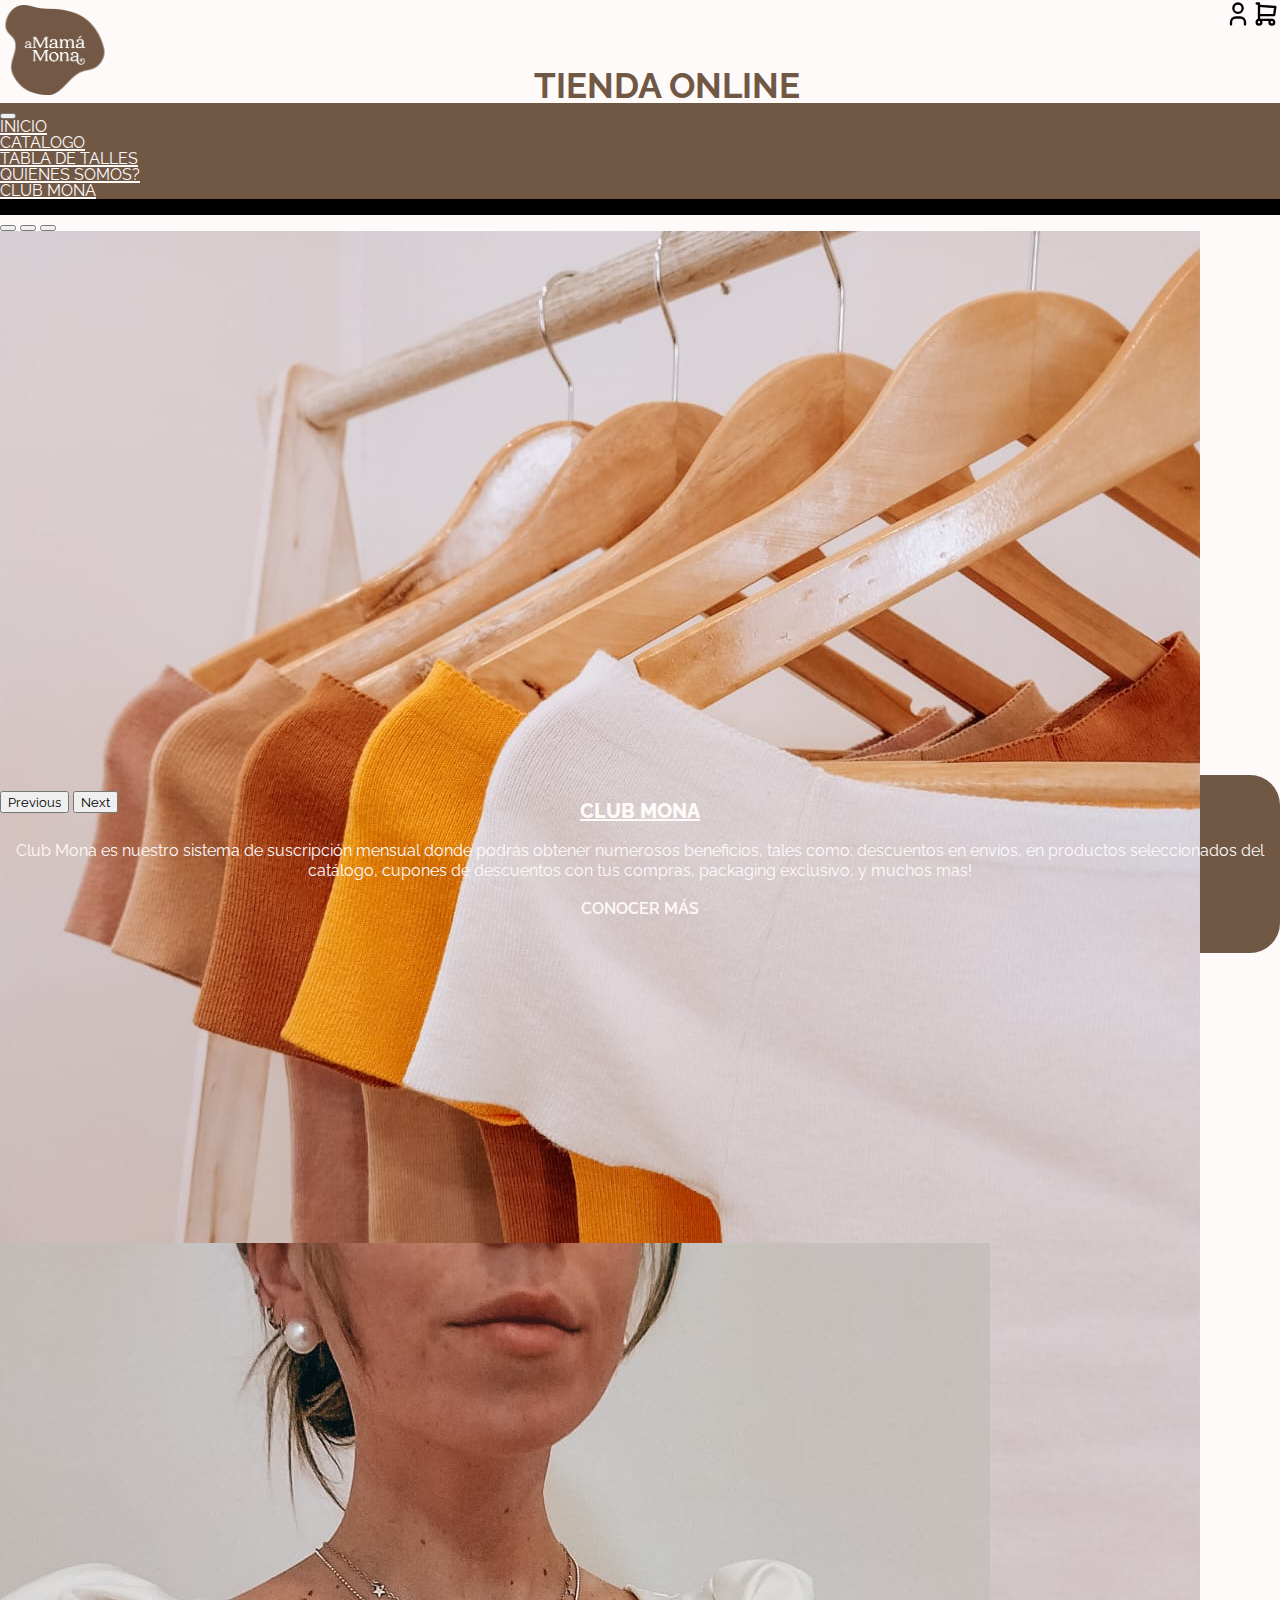
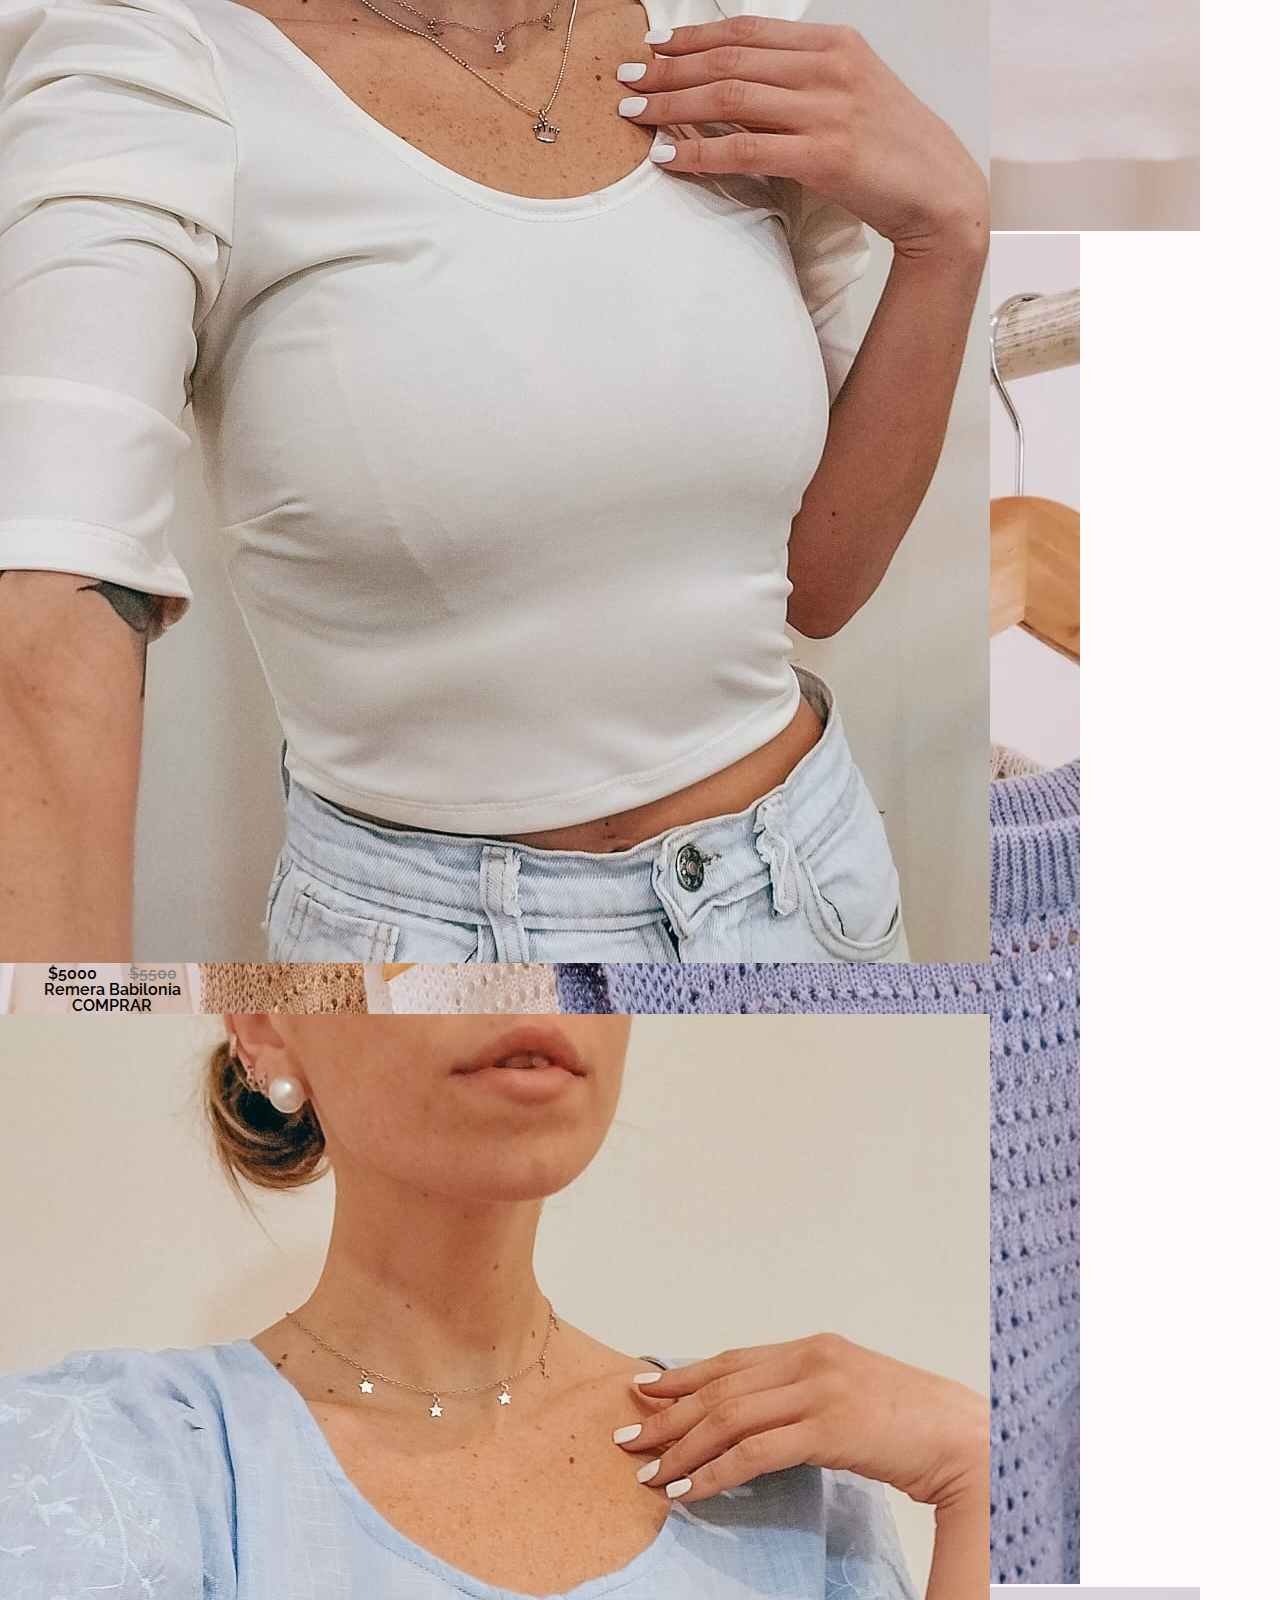
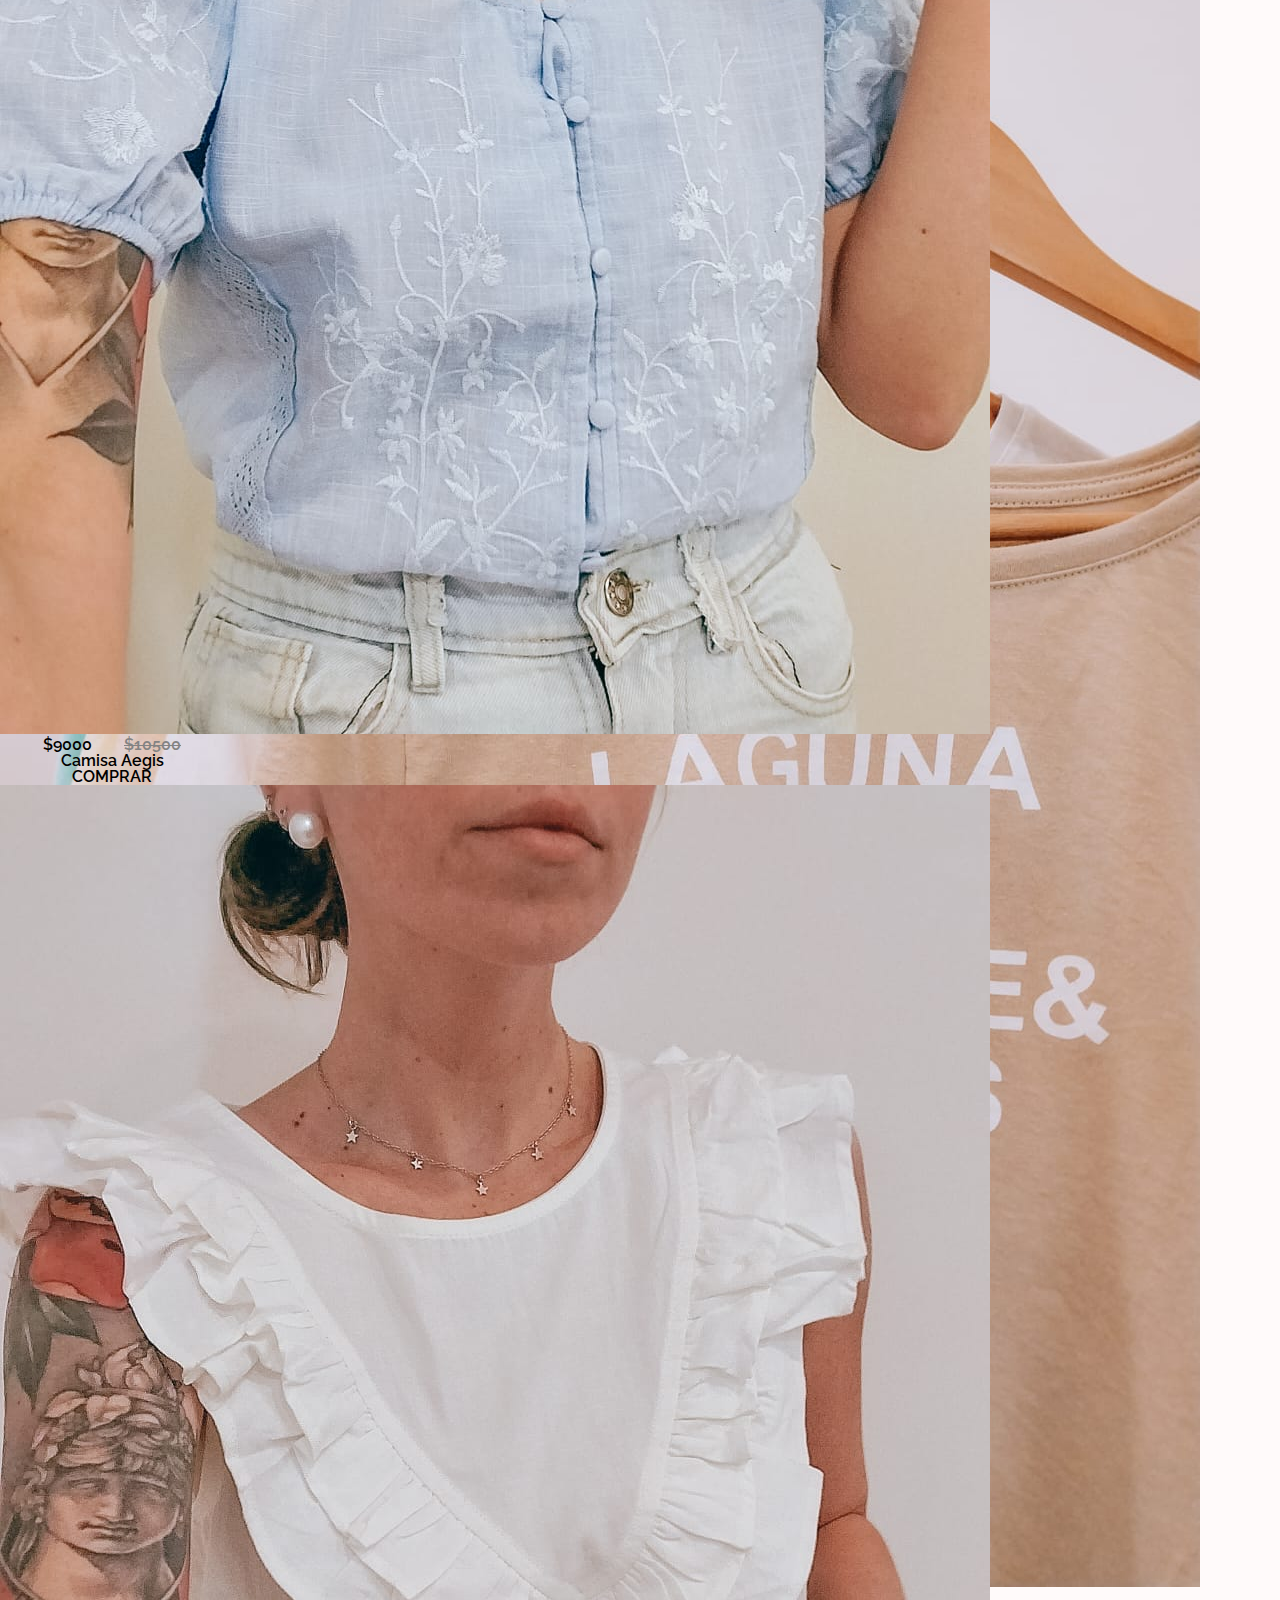
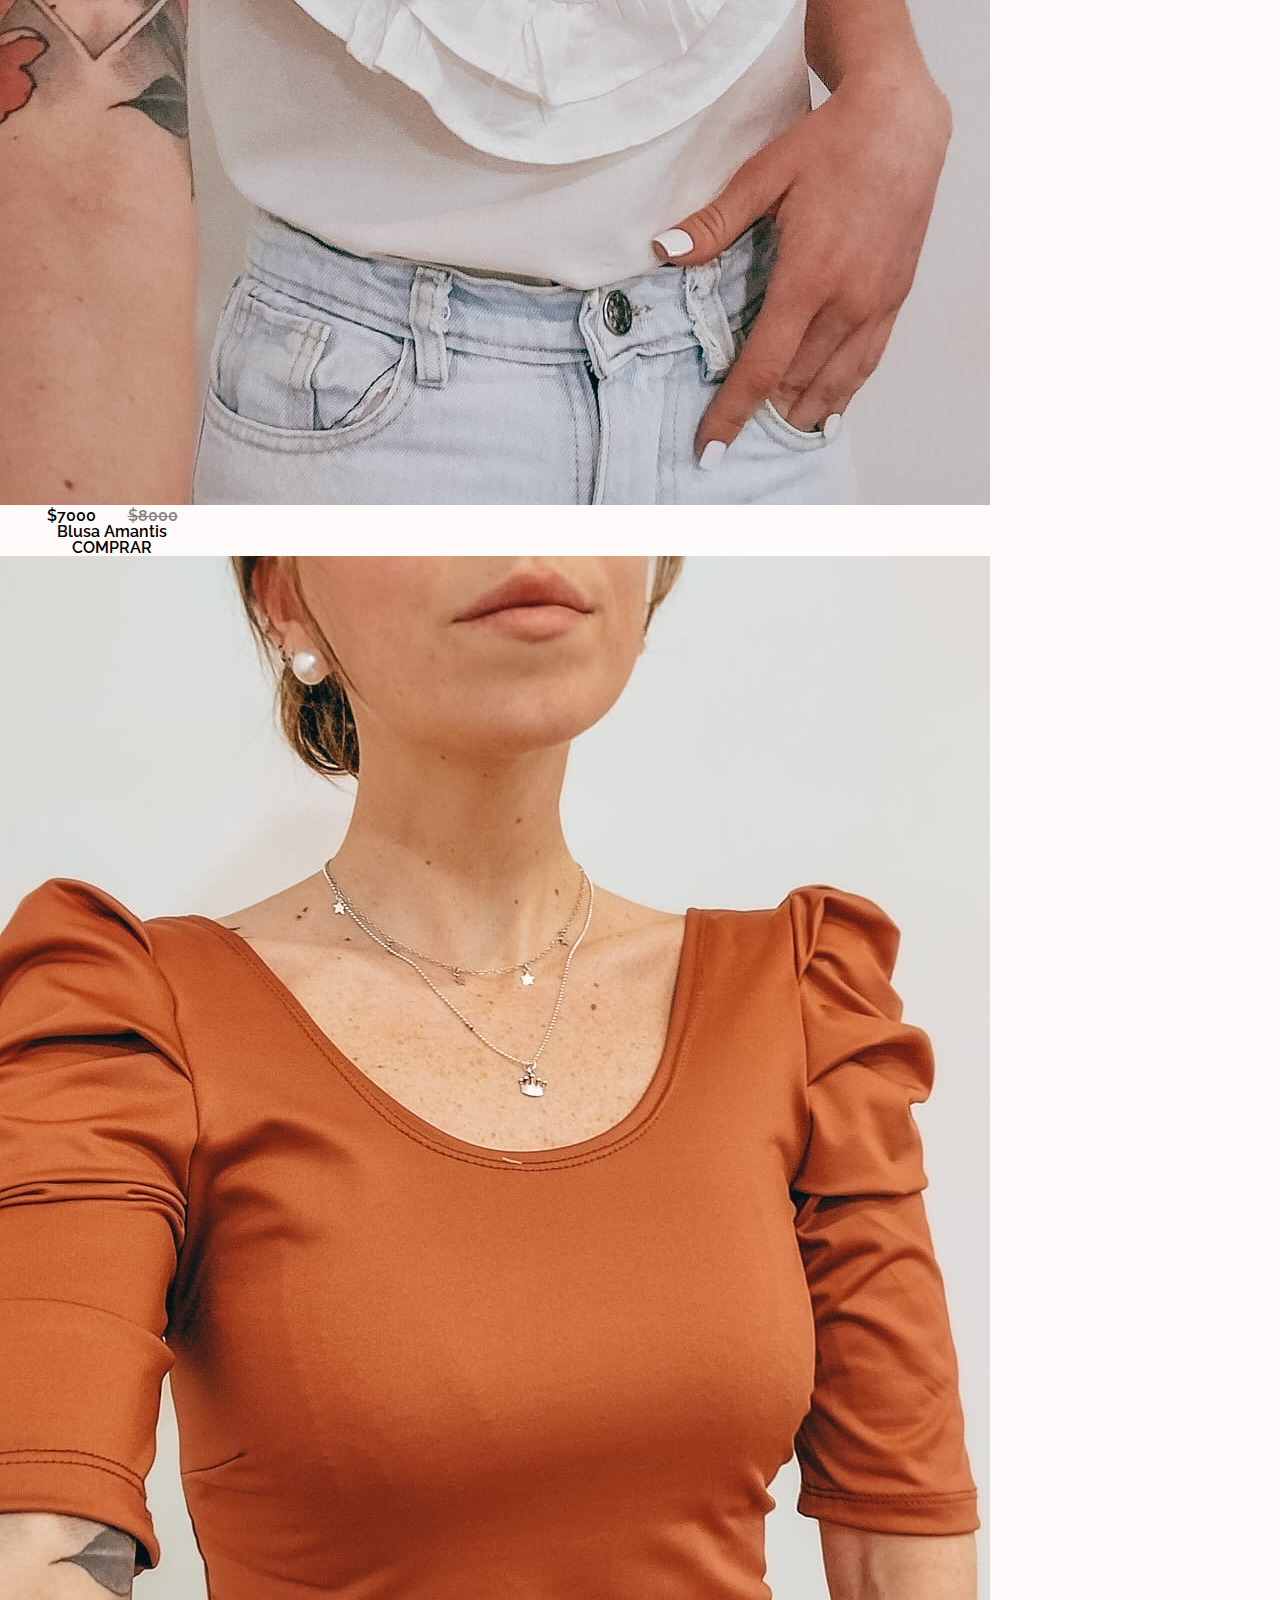
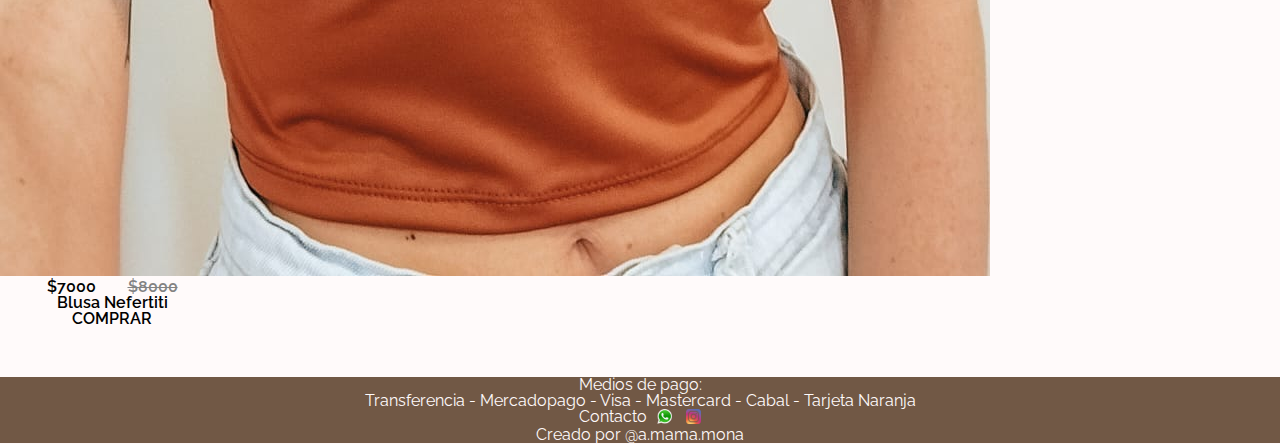
==== commit 7cd31452: "fixes & iframe map" ====
--- a/index.html
+++ b/index.html
@@ -6,24 +6,25 @@
     <meta charset="UTF-8">
     <meta http-equiv="X-UA-Compatible" content="IE=edge">
     <meta name ="viewport" content="width=device-width, initial scale =1.0">
-    <meta name = "keywords" content="página, pagina, comercio, indumentaria, mujer, romantico, romantica, camisas, remeras, pantalones, vestidos, virtual, mama, bananas, verdes, instagram">
-    <meta name = "description" content="Tienda online de A Mamá Mona">
+    <meta name = "keywords" content="tienda online, indumentaria, mujer, romantica, camisas, remeras, pantalones, vestidos, a mama mona, bananas">
+    <meta name = "description" content="¡Vestite mona! Consegui tus camisas, blusas y remeras para verte linda. Porque a mama mona, con bananas verdes, ¡no!">
     <meta name = "author" content = "Pablo Mesny">
-    <meta name = "robots" content = "noindex">
-    <link rel="shortcut icon" href="./images/AVATAR REDES (1).jpg" type="img/x-icon">
-    <link rel="icon" href="./images/AVATAR REDES (1).jpg" type="img/x-icon">
+    <meta name = "robots" content = "index, follow">
+    <meta name = "googlebot" content = "index, follow">
+    <link rel="shortcut icon" href="./images/AVATAR_REDES.jpg" type="img/x-icon">
+    <link rel="icon" href="./images/AVATAR_REDES.jpg" type="img/x-icon">
     <link href="https://cdn.jsdelivr.net/npm/bootstrap@5.2.1/dist/css/bootstrap.min.css" rel="stylesheet" integrity="sha384-iYQeCzEYFbKjA/T2uDLTpkwGzCiq6soy8tYaI1GyVh/UjpbCx/TYkiZhlZB6+fzT" crossorigin="anonymous">
     <link rel="stylesheet" href="https://cdnjs.cloudflare.com/ajax/libs/animate.css/4.1.1/animate.min.css"/>
     <link rel="preconnect" href="https://fonts.googleapis.com">
 <link rel="preconnect" href="https://fonts.gstatic.com" crossorigin>
 <link href="https://fonts.googleapis.com/css2?family=Raleway&display=swap" rel="stylesheet">
-    <link rel="stylesheet" href="./css/style.css">
+    <link rel="stylesheet" href="./sass/main.css">
     <title>A Mamá Mona - Tienda Online</title>
 </head>
 
 <body>
 
-    <header class="container-fluid">
+    <header>
         <div>
             <div>
             <a href="./index.html"><img src="./images/logo.png" alt="A Mamá Mona - Inicio" class="header--logoMain"></a>
@@ -81,49 +82,61 @@
     </div>
     
     <main class="container mt-4">
-            <div class="row">
+        <div class="row">
             <div class="col-12 col-lg-6">
-            <div id="carouselExampleIndicators" class="carousel slide div__carousel animate__animated animate__fadeIn" data-bs-ride="true">
-                <div class="carousel-indicators">
-                  <button type="button" data-bs-target="#carouselExampleIndicators" data-bs-slide-to="0" class="active" aria-current="true" aria-label="Slide 1"></button>
-                  <button type="button" data-bs-target="#carouselExampleIndicators" data-bs-slide-to="1" aria-label="Slide 2"></button>
-                  <button type="button" data-bs-target="#carouselExampleIndicators" data-bs-slide-to="2" aria-label="Slide 3"></button>
-                </div>
-                <div class="carousel-inner">
-                  <div class="carousel-item active">
-                    <img src="./images/main1.jpeg" class="d-block w-100" alt="Destacados 1">
-                  </div>
-                  <div class="carousel-item">
-                    <img src="./images/main2.jpeg" class="d-block w-100" alt="Destacados 2">
-                  </div>
-                  <div class="carousel-item">
-                    <img src="./images/main3.jpeg" class="d-block w-100" alt="Destacados 3">
-                  </div>
-                </div>
-                <button class="carousel-control-prev" type="button" data-bs-target="#carouselExampleIndicators" data-bs-slide="prev">
-                  <span class="carousel-control-prev-icon" aria-hidden="true"></span>
-                  <span class="visually-hidden">Previous</span>
-                </button>
-                <button class="carousel-control-next" type="button" data-bs-target="#carouselExampleIndicators" data-bs-slide="next">
-                  <span class="carousel-control-next-icon" aria-hidden="true"></span>
-                  <span class="visually-hidden">Next</span>
-                </button>
-              </div>
+                <div id="carouselExampleIndicators" class="carousel slide div__carousel animate__animated animate__fadeIn" data-bs-ride="true">
+                    <div class="carousel-indicators">
+                        <button type="button" data-bs-target="#carouselExampleIndicators" data-bs-slide-to="0" class="active" aria-current="true" aria-label="Slide 1"></button>
+                        <button type="button" data-bs-target="#carouselExampleIndicators" data-bs-slide-to="1" aria-label="Slide 2"></button>
+                        <button type="button" data-bs-target="#carouselExampleIndicators" data-bs-slide-to="2" aria-label="Slide 3"></button>
+                    </div>
+                    <div class="carousel-inner">
+                        <div class="carousel-item active">
+                            <img src="./images/main1.jpeg" class="d-block w-100" alt="Destacados 1">
+                        </div>
+                        <div class="carousel-item">
+                            <img src="./images/main2.jpeg" class="d-block w-100" alt="Destacados 2">
+                        </div>
+                        <div class="carousel-item">
+                            <img src="./images/main3.jpeg" class="d-block w-100" alt="Destacados 3">
+                        </div>
+                    </div>
+                    <button class="carousel-control-prev" type="button" data-bs-target="#carouselExampleIndicators" data-bs-slide="prev">
+                        <span class="carousel-control-prev-icon" aria-hidden="true"></span>
+                        <span class="visually-hidden">Previous</span>
+                    </button>
+                    <button class="carousel-control-next" type="button" data-bs-target="#carouselExampleIndicators" data-bs-slide="next">
+                        <span class="carousel-control-next-icon" aria-hidden="true"></span>
+                        <span class="visually-hidden">Next</span>
+                    </button>
+                </div>
             </div>
             <div class="col-12 col-lg-6 d-flex justify-content-center">
-                <div class="main__div__divText mt-4 mb-4 animate__animated animate__fadeIn">
-                    <div class="main__div__div__divTitle">
-                        <h2 class="main__div__div__divh2">CLUB MONA</h2>
+                <div class="container">
+                    <div class="row">
+                        
+                        <div class="main__div__divText mt-4 mb-4 animate__animated animate__fadeIn d-flex justify-content-center">
+                            <div class="main__div__div__divTitle">
+                                <h2 class="main__div__div__divh2">CLUB MONA</h2>
+                            </div>
+                            <div class="main__div__div__divParagraph">
+                                <p class="main__div__div__divText1 main__div__p--qs">Club Mona es nuestro sistema de suscripción mensual donde podrás obtener numerosos beneficios, tales como: descuentos en envíos, en productos seleccionados del catálogo, cupones de descuentos con tus compras, packaging exclusivo, y muchos mas!</p>
+                            </div>
+                            <div class="main__div__div__divButton">
+                                <p class="main__div__div__divButtonText"><a href="./pages/club-mona.html" class="main__div__div__divButtonText--a">CONOCER MÁS</a></p>
+                            </div>
+                        </div>
+                        
+                        <div class="col-12 col-lg-6 d-flex justify-content-center main__div__containerIframe">
+                            <div class="main__div__containerIframe__div">
+                                <iframe src="https://www.google.com/maps/embed?pb=!1m18!1m12!1m3!1d3397.8724140473078!2d-60.69537298542173!3d-31.609955612803212!2m3!1f0!2f0!3f0!3m2!1i1024!2i768!4f13.1!3m3!1m2!1s0x95b5075f47f5d3ef%3A0xaae88acd83cf7db3!2sRivadavia%206366%2C%20S3004GES%20S3004GES%2C%20Santa%20Fe!5e0!3m2!1ses-419!2sar!4v1667051857874!5m2!1ses-419!2sar" class ="main__div__containerIframe__div__iframe" allowfullscreen="" loading="lazy" referrerpolicy="no-referrer-when-downgrade"></iframe>
+                            </div>
+                        </div>
                     </div>
-                    <div class="main__div__div__divParagraph">
-                        <p class="main__div__div__divText1 main__div__p--qs">Club Mona es nuestro sistema de suscripción mensual donde podrás obtener numerosos beneficios, tales como: descuentos en envíos, en productos seleccionados del catálogo, cupones de descuentos con tus compras, packaging exclusivo, y muchos mas!</p>
-                    </div>
-                    <div class="main__div__div__divButton">
-                        <p class="main__div__div__divButtonText"><a href="./pages/club-mona.html" class="main__div__div__divButtonText--a">CONOCER MÁS</a></p>
-                    </div>
-                </div>
-            </div>
-        </div>
+                </div>
+            </div>
+        </div>
+        
     </main>
     <div class="container justify-content-around mt-4 mb-2">
     <section class="row w-100 justify-content-around">
@@ -133,7 +146,7 @@
                 <div class="card-body section__article__div__p">
                 <p class="card-title">$5000<span class="section__article__div--span">$5500</span></p>
                 <p class="card-title mt-1">Remera Babilonia</p>
-                <a href="" class="btn btn-primary mt-2">COMPRAR</a>
+                <a class="btn btn-primary mt-2">COMPRAR</a>
                 </div>
             </article>
         </div>
@@ -144,7 +157,7 @@
                 <div class="card-body section__article__div__p">
                 <p class="card-title">$9000<span class="section__article__div--span">$10500</span></p>
                 <p class="card-title mt-1">Camisa Aegis</p>
-                <a href="" class="btn btn-primary mt-2">COMPRAR</a>
+                <a class="btn btn-primary mt-2">COMPRAR</a>
                 </div>
             </article>
         </div>
@@ -155,7 +168,7 @@
                 <div class="card-body section__article__div__p">
                 <p class="card-title">$7000<span class="section__article__div--span">$8000</span></p>
                 <p class="card-title mt-1">Blusa Amantis</p>
-                <a href="" class="btn btn-primary mt-2">COMPRAR</a>
+                <a class="btn btn-primary mt-2">COMPRAR</a>
                 </div>
             </article>
         </div>
@@ -165,7 +178,7 @@
                 <div class="card-body section__article__div__p">
                 <p class="card-title">$7000<span class="section__article__div--span">$8000</span></p>
                 <p class="card-title mt-1">Blusa Nefertiti</p>
-                <a href="" class="btn btn-primary mt-2">COMPRAR</a>
+                <a class="btn btn-primary mt-2">COMPRAR</a>
                 </div>
             </article>
         </div>
--- a/sass/main.css
+++ b/sass/main.css
@@ -0,0 +1,477 @@
+.div__carousel {
+  max-width: 45rem;
+  max-height: 35rem;
+}
+
+.btn-primary {
+  --bs-btn-border-color: #715845;
+  --bs-btn-bg: #715845;
+  --bs-btn-hover-bg: #684556;
+  --bs-btn-hover-border-color: #684556;
+  --bs-btn-active-bg: #706765;
+  --bs-btn-active-border-color: #716765;
+  --bs-btn-disabled-bg: #715845;
+  --bs-btn-disabled-border-color: #715845;
+}
+
+.carousel-inner {
+  max-width: 45rem;
+  max-height: 35rem;
+}
+
+.carousel-inner .carousel-item {
+  height: 100%;
+  width: 100%;
+}
+.carousel-inner .carousel-item img {
+  -o-object-fit: contain;
+     object-fit: contain;
+}
+
+.main__div {
+  display: flex;
+  flex-direction: row;
+  justify-content: center;
+}
+.main__div__divBoxImage {
+  margin: 5% 5% 5% auto;
+}
+.main__div__divImage {
+  height: 600px;
+  width: 25vw;
+  border-radius: 30px;
+}
+.main__div__divText {
+  background-color: #715845;
+  flex-direction: column;
+  align-self: center;
+  border-radius: 30px;
+  padding: 1rem;
+  width: 100%;
+  max-height: 282px;
+}
+.main__div__div__divTitle {
+  margin-top: 10px;
+}
+.main__div__div__divh2 {
+  color: #FFFAFA;
+  text-align: center;
+  -webkit-text-decoration: underline 2px;
+          text-decoration: underline 2px;
+  font-size: 20px;
+  font-weight: 800;
+}
+.main__div__div__divParagraph {
+  margin: 20px 0px;
+}
+.main__div__div__divText1 {
+  color: #FFFAFA;
+  text-align: center;
+}
+.main__div__div__divButton {
+  margin: 0 0 20px 0;
+}
+.main__div__div__divButtonText {
+  color: #FFFAFA;
+  text-decoration: none;
+  text-align: center;
+  font-weight: 600;
+}
+.main__div__div__divButtonText--a {
+  color: #FFFAFA;
+}
+.main__div__containerIframe {
+  width: 100%;
+}
+.main__div__containerIframe__div {
+  width: 100%;
+  height: 290px;
+}
+.main__div__containerIframe__div__iframe {
+  width: 100%;
+  height: 100%;
+  border-radius: 25px;
+}
+
+.section__article {
+  display: flex;
+  flex-direction: column;
+}
+.section__article__div__p {
+  display: flex;
+  flex-direction: column;
+  align-items: center;
+  font-weight: 600;
+}
+.section__article__div--span {
+  -webkit-text-decoration: line-through 1px solid;
+          text-decoration: line-through 1px solid;
+  color: #838383;
+  margin-left: 2rem;
+}
+.section__article__div--description {
+  margin-top: 10px;
+}
+
+.card--custom {
+  width: 14rem;
+}
+
+.main--catalogo {
+  justify-content: space-around;
+}
+
+.main__div--catalogoForm {
+  height: 100%;
+  font-weight: 800;
+}
+
+.main__div__form__div__input {
+  width: 100%;
+}
+
+.main__div--catalogoClothes {
+  display: flex;
+  flex-direction: column;
+  margin: 25px auto;
+}
+
+.main__div__divImage--qs {
+  width: 100%;
+  height: 43rem;
+  border-radius: 30px;
+}
+
+.main__divText--qs {
+  background-color: #715845;
+  border-radius: 30px;
+  flex-direction: column;
+}
+
+.main__div__p--qs {
+  line-height: 20px;
+}
+
+.main__tablaDeTalles__div {
+  border-radius: 30px;
+  background-color: #715845;
+  height: 3rem;
+  -webkit-text-decoration: underline 3px #FFFAFA;
+          text-decoration: underline 3px #FFFAFA;
+  width: 30rem;
+}
+.main__tablaDeTalles--h3 {
+  font-weight: 700;
+  color: #FFFAFA;
+  font-size: 25px;
+}
+.main__div__div__image--tt {
+  height: 350px;
+  width: auto;
+}
+.main__div__div--tablediv {
+  height: 350px;
+}
+.main__div__div__table--text {
+  text-align: center;
+  padding: 25px 35px;
+  border: 1px solid #000000;
+}
+.main__div__tablaDeTalles__consulta {
+  background-color: #715845;
+  border-radius: 30px;
+  width: 35rem;
+}
+.main__div__tablaDeTalles__consulta__text {
+  color: #FFFAFA;
+}
+.main__div__tablaDeTalles__consulta__text--underline {
+  -webkit-text-decoration: underline 3px #FFFAFA;
+          text-decoration: underline 3px #FFFAFA;
+}
+.main__div__tablaDeTalles__consulta__text--href {
+  text-decoration: none;
+  color: #FFFAFA;
+}
+.main__div__tablaDeTalles__consulta__text--href:hover {
+  color: #FFFAFA;
+}
+
+.main__div--formClubMona {
+  flex-direction: column;
+  align-items: center;
+  color: #FFFAFA;
+  background-color: #715845;
+  border-radius: 30px;
+  line-height: 50px;
+  height: 600px;
+}
+.main__div__div--imageClubMonaMain {
+  height: 300px;
+  border-radius: 30px;
+}
+.main__div__div__div--imageClubMonaAhora12 {
+  height: 300px;
+  border-radius: 30px;
+}
+.main__div__div__div--imageClubMonaCA {
+  height: 300px;
+  border-radius: 30px;
+}
+
+.formClubMona {
+  width: 100%;
+  height: 2rem;
+}
+.formClubMona--button {
+  height: 2rem;
+  line-height: 2rem;
+}
+
+/* RESET CSS */
+html,
+body,
+div,
+span,
+applet,
+object,
+iframe,
+h1,
+h2,
+h3,
+h4,
+h5,
+h6,
+p,
+blockquote,
+pre,
+a,
+abbr,
+acronym,
+address,
+big,
+cite,
+code,
+del,
+dfn,
+em,
+img,
+ins,
+kbd,
+q,
+s,
+samp,
+small,
+strike,
+strong,
+sub,
+sup,
+tt,
+var,
+b,
+u,
+i,
+center,
+dl,
+dt,
+dd,
+ol,
+ul,
+li,
+fieldset,
+form,
+label,
+legend,
+table,
+caption,
+tbody,
+tfoot,
+thead,
+tr,
+th,
+td,
+article,
+aside,
+canvas,
+details,
+embed,
+figure,
+figcaption,
+footer,
+header,
+hgroup,
+menu,
+nav,
+output,
+ruby,
+section,
+summary,
+time,
+mark,
+audio,
+video {
+  margin: 0;
+  padding: 0;
+  border: 0;
+  font-size: 100%;
+  vertical-align: baseline;
+}
+
+article,
+aside,
+details,
+figcaption,
+figure,
+footer,
+header,
+hgroup,
+menu,
+nav,
+section {
+  display: block;
+}
+
+body {
+  line-height: 1;
+}
+
+ol,
+ul {
+  list-style: none;
+}
+
+blockquote,
+q {
+  quotes: none;
+}
+
+blockquote:before,
+blockquote:after,
+q:before,
+q:after {
+  content: "";
+  content: none;
+}
+
+table {
+  border-collapse: collapse;
+  border-spacing: 0;
+}
+
+/* GLOBAL Y GENERAL */
+* {
+  text-decoration: none;
+  font-family: "Raleway", sans-serif;
+  box-sizing: border-box;
+}
+
+html {
+  height: 100%;
+}
+
+body {
+  display: flex;
+  flex-direction: column;
+  width: 100vw;
+  max-width: 100%;
+  background-color: #FFFAFA;
+  min-height: 100vh;
+}
+
+main {
+  flex: 1;
+}
+
+header div {
+  display: flex;
+  justify-content: space-between;
+}
+header div h1 {
+  text-align: center;
+  align-self: flex-end;
+  font-size: 35px;
+  color: #715845;
+  font-weight: bold;
+}
+
+.body__nav {
+  background-color: #715845;
+}
+
+.nav__div__div__li--a {
+  color: #FFFAFA;
+  -webkit-text-decoration: underline 2px #FFFAFA;
+          text-decoration: underline 2px #FFFAFA;
+}
+.nav__div__div__li--a:hover {
+  color: #BBB;
+  -webkit-text-decoration: underline 2px #BBB;
+          text-decoration: underline 2px #BBB;
+}
+
+footer {
+  display: flex;
+  flex-direction: column;
+  text-align: center;
+  color: #FFFAFA;
+  background-color: #715845;
+  margin-top: 50px;
+  position: relative;
+  bottom: 0;
+  width: 100vw;
+  max-width: 100%;
+  justify-content: center;
+}
+footer h3 {
+  font-weight: normal;
+}
+footer h3 a {
+  color: #FFFAFA;
+}
+
+.header--logoMain {
+  height: 100px;
+  width: auto;
+  transition: all 0.2s ease-in-out;
+}
+.header--logoMain:hover {
+  transform: scale(0.9);
+}
+
+.div__h2 {
+  background-color: #000000;
+  overflow: hidden;
+}
+
+.h2--important {
+  background-color: #000000;
+  color: #FFFAFA;
+  display: inline-block;
+  font-weight: 700;
+  -webkit-animation: marquee 13s linear infinite;
+          animation: marquee 13s linear infinite;
+  padding-left: 100%;
+  white-space: nowrap;
+}
+@-webkit-keyframes marquee {
+  100% {
+    transform: translate(-100%, 0);
+  }
+}
+@keyframes marquee {
+  100% {
+    transform: translate(-100%, 0);
+  }
+}
+
+.footer__div {
+  display: flex;
+  flex-direction: row;
+  justify-content: center;
+}
+
+.footer__h3--contacto {
+  height: 15px;
+  width: 15px;
+  margin-left: 10px;
+}/*# sourceMappingURL=main.css.map */